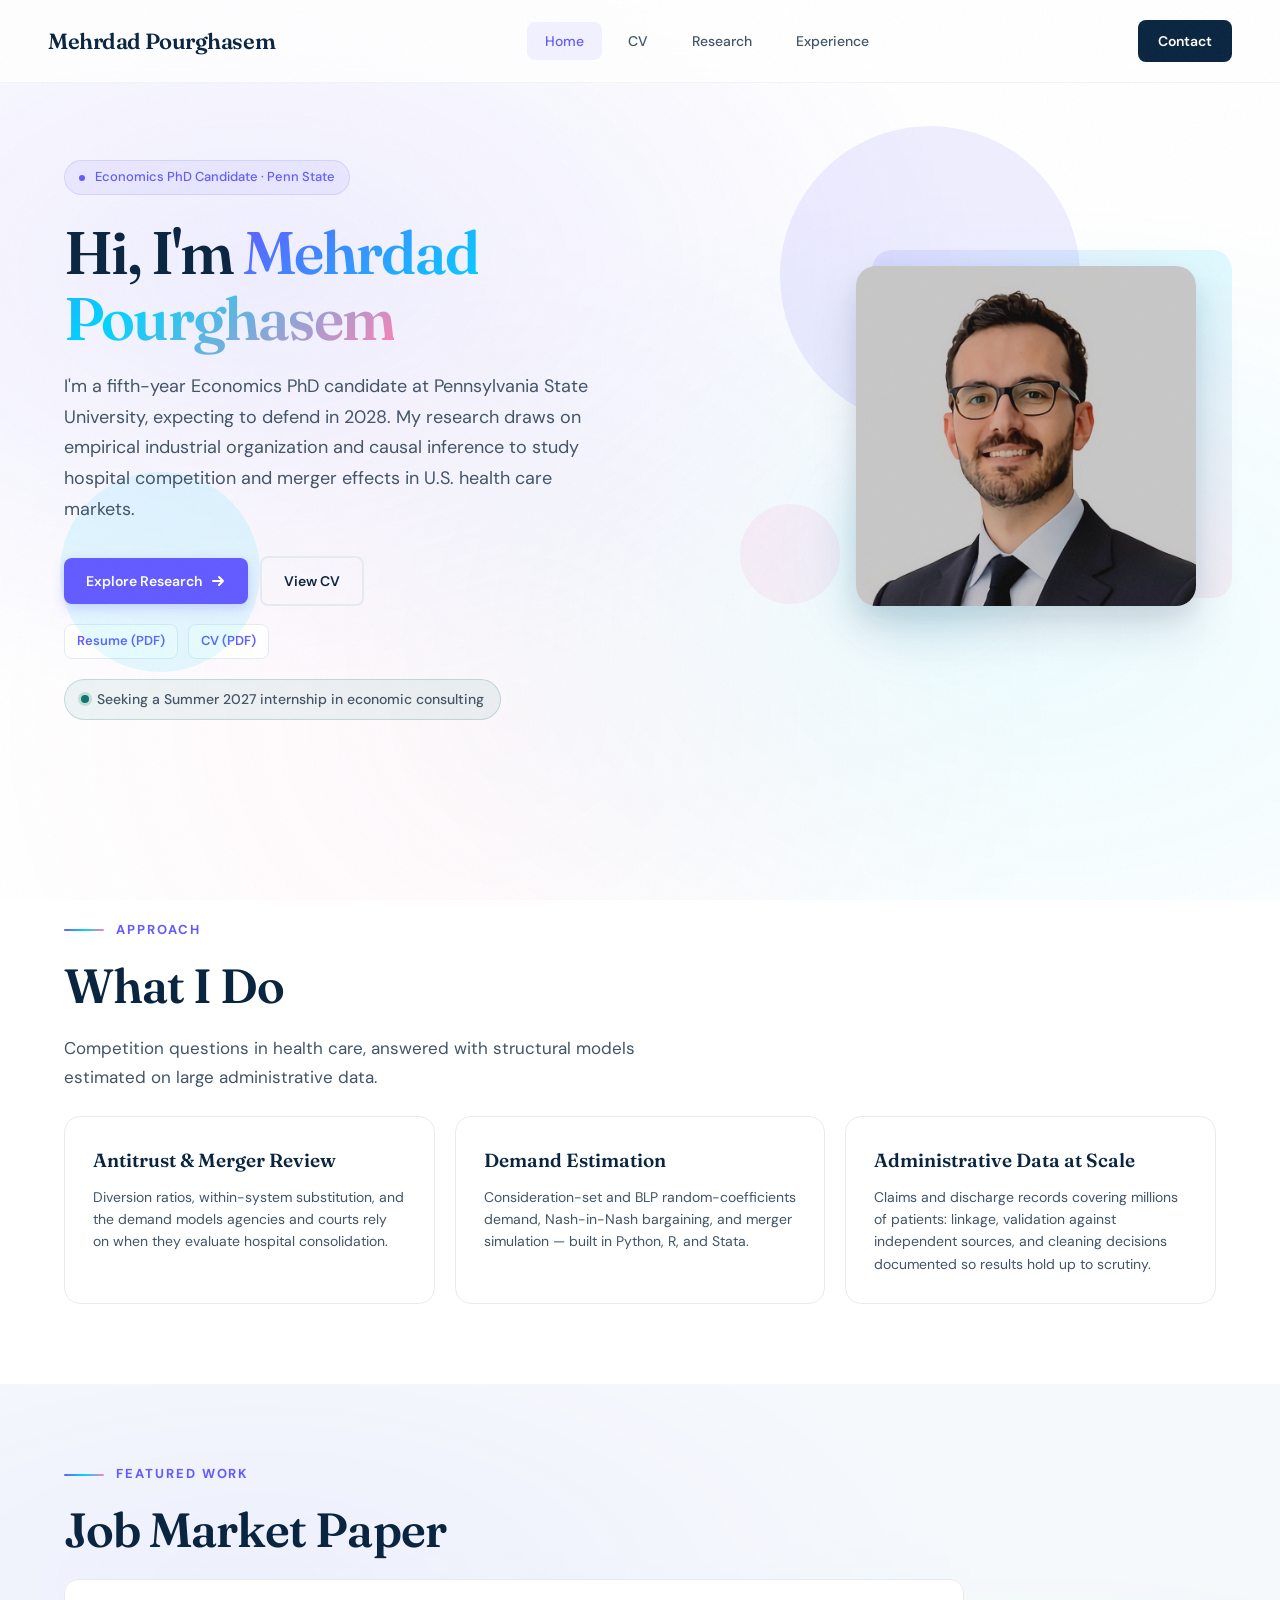
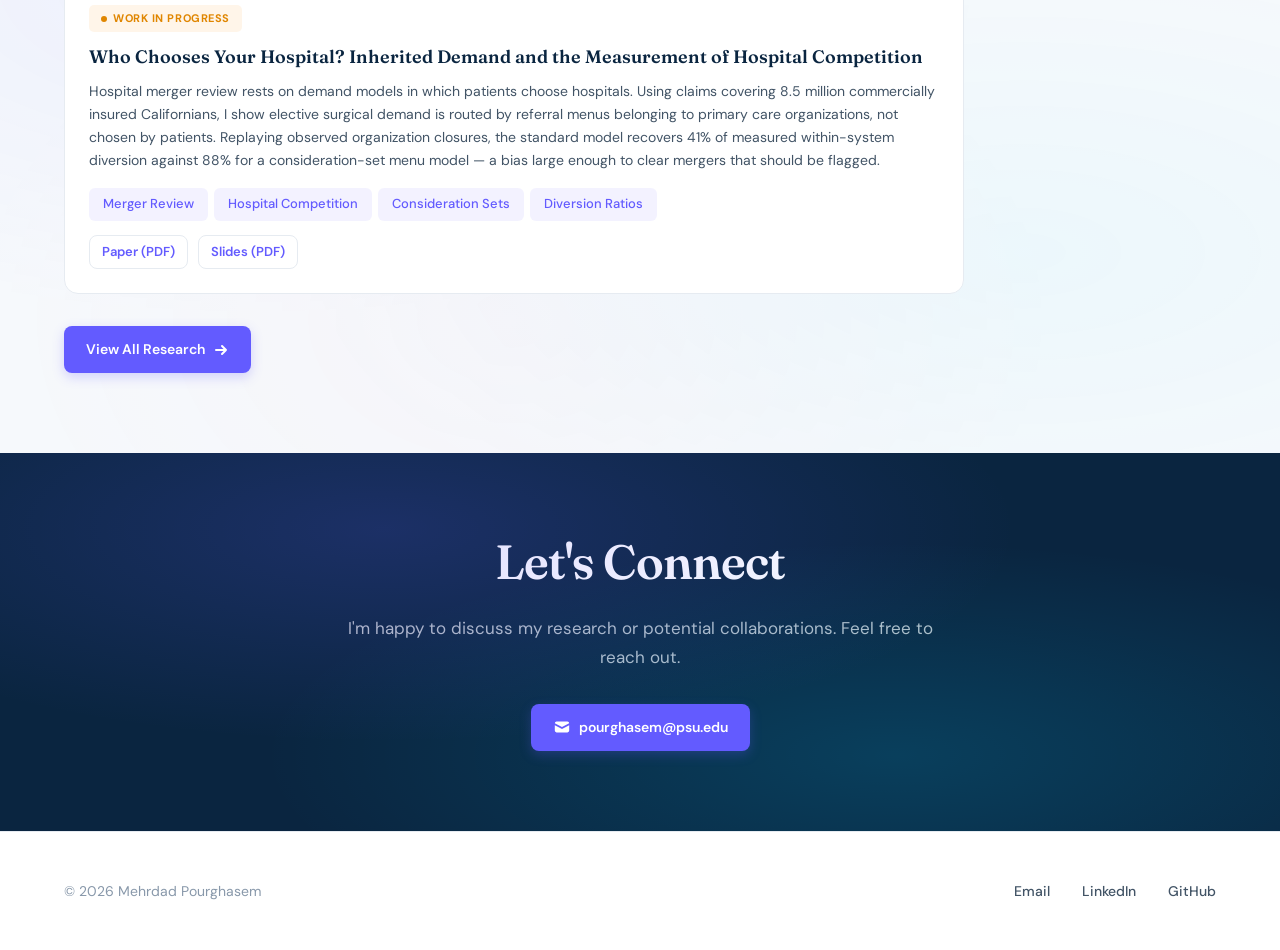
==== index.html @ ddd18ff1 "Differentiate the home and research field cards index.html and research.html carried byte-identical " ====
<!DOCTYPE html>
<html lang="en">
<head>
    <meta charset="UTF-8">
    <meta name="viewport" content="width=device-width, initial-scale=1.0">
    <title>Mehrdad Pourghasem | Economics PhD Candidate</title>
    <link rel="stylesheet" href="styles.css">
    <meta name="description" content="Fifth-year Economics PhD candidate at Penn State studying competition and market structure in U.S. health care markets.">
    <link rel="canonical" href="https://mehrdadpourghasem.github.io/">
    <meta property="og:type" content="website">
    <meta property="og:title" content="Mehrdad Pourghasem | Economics PhD Candidate">
    <meta property="og:description" content="Fifth-year Economics PhD candidate at Penn State studying competition and market structure in U.S. health care markets.">
    <meta property="og:image" content="https://mehrdadpourghasem.github.io/profile.png">
    <meta property="og:url" content="https://mehrdadpourghasem.github.io/">
    <meta name="twitter:card" content="summary_large_image">
    <meta name="author" content="Mehrdad Pourghasem">
    <link rel="icon" href="favicon.svg" type="image/svg+xml">
</head>
<body>
    <!-- Animated Background -->
    <div class="gradient-bg"></div>
    <div class="grain-overlay"></div>

    <!-- Navigation -->
    <nav>
        <a href="index.html" class="logo">Mehrdad Pourghasem</a>
        <ul class="nav-links" id="navLinks">
            <li><a href="index.html" class="active">Home</a></li>
            <li><a href="cv.html">CV</a></li>
            <li><a href="research.html">Research</a></li>
            <li><a href="experience.html">Experience</a></li>
        </ul>
        <a href="mailto:pourghasem@psu.edu" class="nav-cta">Contact</a>
        <button class="menu-toggle" type="button" onclick="toggleMenu()"
                aria-label="Open navigation menu" aria-expanded="false" aria-controls="navLinks">
            <span></span>
            <span></span>
            <span></span>
        </button>
    </nav>

    <!-- Hero Section -->
    <section class="hero">
        <div class="floating-shapes">
            <div class="shape shape-1"></div>
            <div class="shape shape-2"></div>
            <div class="shape shape-3"></div>
        </div>
        
        <div class="hero-container">
            <div class="hero-content">
                <div class="hero-badge">
                    Economics PhD Candidate · Penn State
                </div>
                <h1>
                    Hi, I'm <span class="gradient-text">Mehrdad Pourghasem</span>
                </h1>
                <p class="hero-description">
                    I'm a fifth-year Economics PhD candidate at Pennsylvania State University, expecting to defend in 2028. My research draws on empirical industrial organization and causal inference to study hospital competition and merger effects in U.S. health care markets.
                </p>
                <div class="hero-cta">
                    <a href="research.html" class="btn btn-primary">
                        Explore Research
                        <svg class="btn-icon" width="16" height="16" viewBox="0 0 16 16" fill="none">
                            <path d="M3 8h10M9 4l4 4-4 4" stroke="currentColor" stroke-width="2" stroke-linecap="round" stroke-linejoin="round"/>
                        </svg>
                    </a>
                    <a href="cv.html" class="btn btn-secondary">
                        View CV
                    </a>
                </div>
                <div class="paper-links" style="margin-top: 18px;">
                    <a class="paper-link" href="files/Mehrdad_Pourghasem_Resume.pdf" target="_blank" rel="noopener">Resume (PDF)</a>
                    <a class="paper-link" href="files/Mehrdad_Pourghasem_CV.pdf" target="_blank" rel="noopener">CV (PDF)</a>
                </div>
                <div class="availability">Seeking a Summer 2027 internship in economic consulting</div>
            </div>
            <div class="hero-image">
                <img src="profile.png" alt="Mehrdad Pourghasem">
            </div>
        </div>
    </section>

    <!-- Research Overview -->
    <section>
        <div class="section-label">Approach</div>
        <h2>What I Do</h2>
        <p class="section-description">
            Competition questions in health care, answered with structural models estimated on
            large administrative data.
        </p>

        <div class="research-grid">
            <div class="research-card animate-on-scroll">
                <h3>Antitrust &amp; Merger Review</h3>
                <p>Diversion ratios, within-system substitution, and the demand models agencies and courts rely on when they evaluate hospital consolidation.</p>
            </div>
            <div class="research-card animate-on-scroll">
                <h3>Demand Estimation</h3>
                <p>Consideration-set and BLP random-coefficients demand, Nash-in-Nash bargaining, and merger simulation &mdash; built in Python, R, and Stata.</p>
            </div>
            <div class="research-card animate-on-scroll">
                <h3>Administrative Data at Scale</h3>
                <p>Claims and discharge records covering millions of patients: linkage, validation against independent sources, and cleaning decisions documented so results hold up to scrutiny.</p>
            </div>
        </div>
    </section>

    <!-- Featured Research -->
    <section class="full-width">
        <div class="section-inner">
            <div class="section-label">Featured Work</div>
            <h2>Job Market Paper</h2>
            
            <div class="paper-item animate-on-scroll" style="max-width: 900px;">
                <span class="paper-status status-wip">Work in Progress</span>
                <h4>Who Chooses Your Hospital? Inherited Demand and the Measurement of Hospital Competition</h4>
                <p>
                    Hospital merger review rests on demand models in which patients choose hospitals. Using claims
                    covering 8.5 million commercially insured Californians, I show elective surgical demand is routed
                    by referral menus belonging to primary care organizations, not chosen by patients. Replaying
                    observed organization closures, the standard model recovers 41% of measured within-system
                    diversion against 88% for a consideration-set menu model — a bias large enough to clear mergers
                    that should be flagged.
                </p>
                <div class="paper-tags">
                    <span class="tag">Merger Review</span>
                    <span class="tag">Hospital Competition</span>
                    <span class="tag">Consideration Sets</span>
                    <span class="tag">Diversion Ratios</span>
                </div>
                <div class="paper-links">
                    <a class="paper-link" href="files/inherited_demand_paper.pdf" target="_blank" rel="noopener">Paper (PDF)</a>
                    <a class="paper-link" href="files/inherited_demand_slides.pdf" target="_blank" rel="noopener">Slides (PDF)</a>
                </div>
            </div>
            
            <div style="margin-top: 32px;">
                <a href="research.html" class="btn btn-primary">
                    View All Research
                    <svg class="btn-icon" width="16" height="16" viewBox="0 0 16 16" fill="none">
                        <path d="M3 8h10M9 4l4 4-4 4" stroke="currentColor" stroke-width="2" stroke-linecap="round" stroke-linejoin="round"/>
                    </svg>
                </a>
            </div>
        </div>
    </section>

    <!-- Contact Section -->
    <section class="section-dark">
        <div class="section-inner" style="text-align: center; max-width: 800px; margin: 0 auto;">
            <h2 style="margin-bottom: 24px;">Let's Connect</h2>
            <p class="section-description" style="margin: 0 auto 32px; max-width: 600px;">
                I'm happy to discuss my research or potential collaborations. Feel free to reach out.
            </p>
            <div style="display: flex; gap: 12px; justify-content: center; flex-wrap: wrap;">
                <a href="mailto:pourghasem@psu.edu" class="btn btn-primary">
                    <svg width="18" height="18" viewBox="0 0 20 20" fill="currentColor">
                        <path d="M2.003 5.884L10 9.882l7.997-3.998A2 2 0 0016 4H4a2 2 0 00-1.997 1.884z"/>
                        <path d="M18 8.118l-8 4-8-4V14a2 2 0 002 2h12a2 2 0 002-2V8.118z"/>
                    </svg>
                    pourghasem@psu.edu
                </a>
            </div>
        </div>
    </section>

    <!-- Footer -->
    <footer>
        <p>© 2026 Mehrdad Pourghasem</p>
        <div class="footer-links">
            <a href="mailto:pourghasem@psu.edu">Email</a>
            <a href="https://www.linkedin.com/in/mehrdad-pourghasem" target="_blank" rel="noopener">LinkedIn</a>
            <a href="https://github.com/mehrdadpourghasem" target="_blank" rel="noopener">GitHub</a>
        </div>
    </footer>

    <script>
        // Scroll animations
        const observer = new IntersectionObserver((entries) => {
            entries.forEach((entry) => {
                if (entry.isIntersecting) {
                    entry.target.classList.add('visible');
                }
            });
        }, { threshold: 0.1, rootMargin: '0px 0px -50px 0px' });

        document.querySelectorAll('.animate-on-scroll').forEach(el => observer.observe(el));

        // Nav scroll effect
        window.addEventListener('scroll', () => {
            const nav = document.querySelector('nav');
            if (window.scrollY > 50) {
                nav.classList.add('scrolled');
            } else {
                nav.classList.remove('scrolled');
            }
        });

        // Mobile menu toggle
        function toggleMenu() {
            const links  = document.querySelector('.nav-links');
            const toggle = document.querySelector('.menu-toggle');
            const open   = links.classList.toggle('open');
            toggle.classList.toggle('open', open);
            toggle.setAttribute('aria-expanded', String(open));
            toggle.setAttribute('aria-label', open ? 'Close navigation menu' : 'Open navigation menu');
        }

        // Close menu when clicking a link
        document.querySelectorAll('.nav-links a').forEach(link => {
            link.addEventListener('click', () => {
                document.querySelector('.nav-links').classList.remove('open');
                const toggle = document.querySelector('.menu-toggle');
                toggle.classList.remove('open');
                toggle.setAttribute('aria-expanded', 'false');
                toggle.setAttribute('aria-label', 'Open navigation menu');
            });
        });
    </script>
</body>
</html>
---- styles.css ----
/* ============================================
   MEHRDAD POURGHASEM - PERSONAL WEBSITE
   Stripe-Inspired Premium Academic Design
   ============================================ */

@import url('https://fonts.googleapis.com/css2?family=Fraunces:ital,opsz,wght@0,9..144,300;0,9..144,400;0,9..144,500;0,9..144,600;0,9..144,700;1,9..144,400&family=DM+Sans:ital,wght@0,400;0,500;0,600;0,700;1,400&display=swap');

:root {
    /* Core Colors - Stripe-inspired palette */
    --primary: #635bff;
    --primary-dark: #4b44d1;
    --primary-light: #9990ff;
    --accent-cyan: #00d4ff;
    --accent-pink: #ff80b5;
    --accent-orange: #ff9e2c;
    --accent-green: #00d924;
    
    /* Neutrals */
    --text-primary: #0a2540;
    --text-secondary: #425466;
    --text-muted: #8898aa;
    --bg-white: #ffffff;
    --bg-cream: #faf8f5;
    --bg-light: #f6f9fc;
    --bg-dark: #0a2540;
    --border: #e6ebf1;
    --border-light: rgba(255,255,255,0.1);
    
    /* Gradients */
    --gradient-primary: linear-gradient(135deg, #635bff 0%, #00d4ff 50%, #ff80b5 100%);
    --gradient-dark: linear-gradient(135deg, #0a2540 0%, #1a3a5c 100%);
    --gradient-mesh: 
        radial-gradient(ellipse at 20% 30%, rgba(99, 91, 255, 0.15) 0%, transparent 50%),
        radial-gradient(ellipse at 80% 70%, rgba(0, 212, 255, 0.1) 0%, transparent 50%),
        radial-gradient(ellipse at 40% 80%, rgba(255, 128, 181, 0.08) 0%, transparent 50%);
    
    /* Typography */
    --font-display: 'Fraunces', Georgia, serif;
    --font-body: 'DM Sans', -apple-system, BlinkMacSystemFont, 'Segoe UI', sans-serif;
    
    /* Spacing */
    --space-xs: 4px;
    --space-sm: 8px;
    --space-md: 16px;
    --space-lg: 24px;
    --space-xl: 40px;
    --space-2xl: 64px;
    --space-3xl: 80px;
    
    /* Transitions */
    --ease-out: cubic-bezier(0.16, 1, 0.3, 1);
    --ease-spring: cubic-bezier(0.34, 1.56, 0.64, 1);
}

/* ============================================
   RESET & BASE
   ============================================ */
*, *::before, *::after {
    margin: 0;
    padding: 0;
    box-sizing: border-box;
}

html {
    scroll-behavior: smooth;
    font-size: 16px;
}

body {
    font-family: var(--font-body);
    background: var(--bg-white);
    color: var(--text-primary);
    line-height: 1.6;
    -webkit-font-smoothing: antialiased;
    -moz-osx-font-smoothing: grayscale;
    overflow-x: hidden;
}

a {
    text-decoration: none;
    color: inherit;
    transition: color 0.2s var(--ease-out);
}

img {
    max-width: 100%;
    height: auto;
}

/* ============================================
   ANIMATED BACKGROUND
   ============================================ */
.gradient-bg {
    position: fixed;
    top: 0;
    left: 0;
    right: 0;
    bottom: 0;
    pointer-events: none;
    z-index: -1;
    background: var(--gradient-mesh);
    opacity: 0.7;
    animation: gradientShift 20s ease-in-out infinite;
}

@keyframes gradientShift {
    0%, 100% { 
        background-position: 0% 0%, 100% 100%, 50% 50%;
        opacity: 0.7;
    }
    50% { 
        background-position: 100% 100%, 0% 0%, 100% 0%;
        opacity: 0.5;
    }
}

/* Grain overlay for texture */
.grain-overlay {
    position: fixed;
    top: 0;
    left: 0;
    right: 0;
    bottom: 0;
    pointer-events: none;
    z-index: 9999;
    opacity: 0.03;
    background-image: url("data:image/svg+xml,%3Csvg viewBox='0 0 400 400' xmlns='http://www.w3.org/2000/svg'%3E%3Cfilter id='noiseFilter'%3E%3CfeTurbulence type='fractalNoise' baseFrequency='0.9' numOctaves='4' stitchTiles='stitch'/%3E%3C/filter%3E%3Crect width='100%25' height='100%25' filter='url(%23noiseFilter)'/%3E%3C/svg%3E");
}

/* ============================================
   NAVIGATION
   ============================================ */
nav {
    position: fixed;
    top: 0;
    left: 0;
    right: 0;
    z-index: 1000;
    padding: 20px 48px;
    display: flex;
    justify-content: space-between;
    align-items: center;
    background: rgba(255, 255, 255, 0.8);
    backdrop-filter: blur(20px) saturate(180%);
    -webkit-backdrop-filter: blur(20px) saturate(180%);
    border-bottom: 1px solid rgba(230, 235, 241, 0.5);
    transition: all 0.4s var(--ease-out);
}

nav.scrolled {
    padding: 12px 48px;
    background: rgba(255, 255, 255, 0.95);
    box-shadow: 0 4px 30px rgba(0, 0, 0, 0.05);
}

.logo {
    font-family: var(--font-display);
    font-size: 22px;
    font-weight: 600;
    color: var(--text-primary);
    letter-spacing: -0.02em;
    position: relative;
}

.logo::after {
    content: '';
    position: absolute;
    bottom: -2px;
    left: 0;
    width: 100%;
    height: 2px;
    background: var(--gradient-primary);
    transform: scaleX(0);
    transform-origin: right;
    transition: transform 0.4s var(--ease-out);
}

.logo:hover::after {
    transform: scaleX(1);
    transform-origin: left;
}

.nav-links {
    display: flex;
    gap: 8px;
    list-style: none;
}

.nav-links a {
    padding: 10px 18px;
    font-size: 14px;
    font-weight: 500;
    color: var(--text-secondary);
    border-radius: 8px;
    position: relative;
    transition: all 0.3s var(--ease-out);
}

.nav-links a:hover {
    color: var(--text-primary);
    background: var(--bg-light);
}

.nav-links a.active {
    color: var(--primary);
    background: rgba(99, 91, 255, 0.08);
}

.nav-cta {
    padding: 10px 20px;
    font-size: 14px;
    font-weight: 600;
    color: white;
    background: var(--text-primary);
    border-radius: 8px;
    transition: all 0.3s var(--ease-out);
}

.nav-cta:hover {
    background: var(--primary);
    transform: translateY(-2px);
    box-shadow: 0 8px 24px rgba(99, 91, 255, 0.3);
}

/* Mobile menu toggle */
.menu-toggle {
    display: none;
    flex-direction: column;
    gap: 5px;
    cursor: pointer;
    padding: 10px;
    z-index: 1001;
    /* It is a <button> so keyboard users can reach it; strip the UA chrome. */
    appearance: none;
    -webkit-appearance: none;
    background: none;
    border: 0;
    margin: 0;
    font: inherit;
    color: inherit;
}

.menu-toggle:focus-visible {
    outline: 2px solid var(--primary);
    outline-offset: 3px;
    border-radius: 6px;
}

.menu-toggle span {
    width: 24px;
    height: 2px;
    background: var(--text-primary);
    border-radius: 2px;
    transition: all 0.3s var(--ease-out);
}

/* ============================================
   HERO SECTION
   ============================================ */
.hero {
    min-height: calc(100vh - 60px);
    display: flex;
    align-items: center;
    padding: 120px 64px 80px;
    position: relative;
    overflow: hidden;
}

.hero-container {
    max-width: 1280px;
    margin: 0 auto;
    width: 100%;
    display: grid;
    grid-template-columns: 1fr 360px;
    gap: 60px;
    align-items: center;
}

.hero-content {
    max-width: 650px;
}

.hero-badge {
    display: inline-flex;
    align-items: center;
    gap: 10px;
    padding: 6px 14px;
    background: rgba(99, 91, 255, 0.08);
    border: 1px solid rgba(99, 91, 255, 0.15);
    border-radius: 100px;
    font-size: 13px;
    font-weight: 500;
    color: var(--primary);
    margin-bottom: 24px;
    animation: fadeInUp 0.8s var(--ease-out) forwards;
    opacity: 0;
}

.hero-badge::before {
    content: '';
    width: 6px;
    height: 6px;
    background: var(--primary);
    border-radius: 50%;
    animation: pulse 2s ease-in-out infinite;
}

@keyframes pulse {
    0%, 100% { opacity: 1; transform: scale(1); }
    50% { opacity: 0.5; transform: scale(1.2); }
}

.hero h1 {
    font-family: var(--font-display);
    font-size: clamp(42px, 5vw, 60px);
    font-weight: 600;
    line-height: 1.1;
    letter-spacing: -0.03em;
    color: var(--text-primary);
    margin-bottom: 20px;
    animation: fadeInUp 0.8s var(--ease-out) 0.1s forwards;
    opacity: 0;
}

.hero h1 .gradient-text {
    background: var(--gradient-primary);
    -webkit-background-clip: text;
    -webkit-text-fill-color: transparent;
    background-clip: text;
}

.hero-description {
    font-size: 18px;
    line-height: 1.7;
    color: var(--text-secondary);
    margin-bottom: 32px;
    max-width: 540px;
    animation: fadeInUp 0.8s var(--ease-out) 0.2s forwards;
    opacity: 0;
}

.hero-cta {
    display: flex;
    gap: 12px;
    align-items: center;
    animation: fadeInUp 0.8s var(--ease-out) 0.3s forwards;
    opacity: 0;
}

@keyframes fadeInUp {
    from {
        opacity: 0;
        transform: translateY(30px);
    }
    to {
        opacity: 1;
        transform: translateY(0);
    }
}

/* Hero Image */
.hero-image {
    position: relative;
    animation: fadeIn 1s var(--ease-out) 0.4s forwards;
    opacity: 0;
}

@keyframes fadeIn {
    to { opacity: 1; }
}

.hero-image img {
    width: 100%;
    max-width: 340px;
    aspect-ratio: 1;
    object-fit: cover;
    border-radius: 20px;
    position: relative;
    z-index: 2;
    box-shadow: 
        0 24px 48px rgba(10, 37, 64, 0.12),
        0 12px 24px rgba(10, 37, 64, 0.08);
}

.hero-image::before {
    content: '';
    position: absolute;
    top: -16px;
    right: -16px;
    width: 100%;
    height: 100%;
    background: var(--gradient-primary);
    border-radius: 20px;
    opacity: 0.12;
    z-index: 1;
}

.hero-image::after {
    content: '';
    position: absolute;
    bottom: -30px;
    left: -30px;
    width: 200px;
    height: 200px;
    background: radial-gradient(circle, var(--accent-cyan) 0%, transparent 70%);
    opacity: 0.3;
    z-index: 0;
    filter: blur(40px);
}

/* Floating decorative elements */
.floating-shapes {
    position: absolute;
    top: 0;
    left: 0;
    right: 0;
    bottom: 0;
    pointer-events: none;
    overflow: hidden;
}

.floating-shapes .shape {
    position: absolute;
    border-radius: 50%;
    opacity: 0.1;
}

.floating-shapes .shape-1 {
    top: 15%;
    right: 10%;
    width: 300px;
    height: 300px;
    background: var(--primary);
    animation: float 8s ease-in-out infinite;
}

.floating-shapes .shape-2 {
    bottom: 20%;
    left: 5%;
    width: 200px;
    height: 200px;
    background: var(--accent-cyan);
    animation: float 10s ease-in-out infinite reverse;
}

.floating-shapes .shape-3 {
    top: 60%;
    right: 30%;
    width: 100px;
    height: 100px;
    background: var(--accent-pink);
    animation: float 6s ease-in-out infinite;
}

@keyframes float {
    0%, 100% { transform: translateY(0) rotate(0deg); }
    50% { transform: translateY(-30px) rotate(5deg); }
}

/* ============================================
   BUTTONS
   ============================================ */
.btn {
    display: inline-flex;
    align-items: center;
    gap: 8px;
    padding: 12px 22px;
    font-family: var(--font-body);
    font-size: 14px;
    font-weight: 600;
    border-radius: 8px;
    cursor: pointer;
    border: none;
    transition: all 0.3s var(--ease-out);
    position: relative;
    overflow: hidden;
}

.btn-primary {
    background: var(--primary);
    color: white;
    box-shadow: 0 4px 12px rgba(99, 91, 255, 0.25);
}

.btn-primary:hover {
    background: var(--primary-dark);
    transform: translateY(-2px);
    box-shadow: 0 6px 20px rgba(99, 91, 255, 0.35);
}

.btn-primary::before {
    content: '';
    position: absolute;
    top: 0;
    left: -100%;
    width: 100%;
    height: 100%;
    background: linear-gradient(90deg, transparent, rgba(255,255,255,0.2), transparent);
    transition: left 0.5s var(--ease-out);
}

.btn-primary:hover::before {
    left: 100%;
}

.btn-secondary {
    background: transparent;
    color: var(--text-primary);
    border: 2px solid var(--border);
}

.btn-secondary:hover {
    border-color: var(--primary);
    color: var(--primary);
    background: rgba(99, 91, 255, 0.05);
}

.btn-icon {
    width: 16px;
    height: 16px;
    transition: transform 0.3s var(--ease-out);
}

.btn:hover .btn-icon {
    transform: translateX(4px);
}

/* ============================================
   SECTIONS
   ============================================ */
section {
    padding: var(--space-3xl) 64px;
    max-width: 1400px;
    margin: 0 auto;
    width: 100%;
}

section > * {
    max-width: 1200px;
}

/* Page Header */
.page-header {
    padding: 140px 64px 48px;
    max-width: 1400px;
    margin: 0 auto;
    width: 100%;
}

.page-header .section-label {
    font-size: 13px;
    font-weight: 700;
    text-transform: uppercase;
    letter-spacing: 0.15em;
    color: var(--primary);
    margin-bottom: 16px;
    display: flex;
    align-items: center;
    gap: 12px;
}

.page-header .section-label::before {
    content: '';
    width: 40px;
    height: 2px;
    background: var(--gradient-primary);
    border-radius: 2px;
}

.page-header h1 {
    font-family: var(--font-display);
    font-size: clamp(40px, 5vw, 56px);
    font-weight: 600;
    letter-spacing: -0.03em;
    color: var(--text-primary);
    margin-bottom: 20px;
    line-height: 1.15;
    max-width: 900px;
}

.page-header .lead {
    font-size: 19px;
    color: var(--text-secondary);
    max-width: 700px;
    line-height: 1.7;
}

.section-label {
    font-size: 13px;
    font-weight: 700;
    text-transform: uppercase;
    letter-spacing: 0.15em;
    color: var(--primary);
    margin-bottom: 16px;
    display: flex;
    align-items: center;
    gap: 12px;
}

.section-label::before {
    content: '';
    width: 40px;
    height: 2px;
    background: var(--gradient-primary);
    border-radius: 2px;
}

h2 {
    font-family: var(--font-display);
    font-size: clamp(36px, 4vw, 48px);
    font-weight: 600;
    letter-spacing: -0.02em;
    color: var(--text-primary);
    margin-bottom: 20px;
    line-height: 1.2;
}

.section-description {
    font-size: 17px;
    color: var(--text-secondary);
    max-width: 600px;
    margin-bottom: var(--space-lg);
    line-height: 1.7;
}

/* Full-width sections */
.full-width {
    max-width: none;
    background: var(--bg-light);
    position: relative;
    padding: var(--space-3xl) 64px;
}

.full-width::before {
    content: '';
    position: absolute;
    top: 0;
    left: 0;
    right: 0;
    bottom: 0;
    background: var(--gradient-mesh);
    opacity: 0.4;
    pointer-events: none;
}

.full-width .section-inner {
    max-width: 1280px;
    margin: 0 auto;
    position: relative;
    width: 100%;
}

/* Dark sections */
.section-dark {
    background: var(--bg-dark);
    color: white;
    position: relative;
    overflow: hidden;
    max-width: none;
    padding: var(--space-3xl) 64px;
}

.section-dark::before {
    content: '';
    position: absolute;
    top: 0;
    left: 0;
    right: 0;
    bottom: 0;
    background: 
        radial-gradient(ellipse at 30% 20%, rgba(99, 91, 255, 0.2) 0%, transparent 50%),
        radial-gradient(ellipse at 70% 80%, rgba(0, 212, 255, 0.15) 0%, transparent 50%);
    pointer-events: none;
}

.section-dark h2 {
    color: white;
}

.section-dark .section-description {
    color: rgba(255, 255, 255, 0.7);
}

/* ============================================
   CARDS
   ============================================ */
.card {
    background: white;
    border-radius: 16px;
    padding: 32px;
    border: 1px solid var(--border);
    transition: all 0.4s var(--ease-out);
    position: relative;
    overflow: hidden;
}

.card::before {
    content: '';
    position: absolute;
    top: 0;
    left: 0;
    right: 0;
    height: 4px;
    background: var(--gradient-primary);
    opacity: 0;
    transition: opacity 0.3s var(--ease-out);
}

.card:hover {
    transform: translateY(-8px);
    box-shadow: 
        0 24px 48px rgba(10, 37, 64, 0.1),
        0 12px 24px rgba(10, 37, 64, 0.05);
    border-color: transparent;
}

.card:hover::before {
    opacity: 1;
}

/* ============================================
   TAGS
   ============================================ */
.tag {
    display: inline-flex;
    align-items: center;
    padding: 6px 14px;
    background: rgba(99, 91, 255, 0.08);
    color: var(--primary);
    border-radius: 6px;
    font-size: 13px;
    font-weight: 500;
    transition: all 0.2s var(--ease-out);
}

.tag:hover {
    background: rgba(99, 91, 255, 0.15);
    transform: translateY(-2px);
}

/* ============================================
   RESEARCH CARDS
   ============================================ */
.research-grid {
    display: grid;
    grid-template-columns: repeat(3, 1fr);
    gap: 20px;
    max-width: 100%;
}

.research-card {
    background: white;
    border-radius: 16px;
    padding: 28px;
    border: 1px solid var(--border);
    transition: all 0.4s var(--ease-out);
    position: relative;
    overflow: hidden;
}

.research-card:hover {
    transform: translateY(-6px);
    box-shadow: 0 20px 40px rgba(10, 37, 64, 0.08);
    border-color: transparent;
}

.research-card h3 {
    font-family: var(--font-display);
    font-size: 19px;
    font-weight: 600;
    margin-bottom: 10px;
    color: var(--text-primary);
}

.research-card p {
    font-size: 14px;
    color: var(--text-secondary);
    line-height: 1.6;
}

/* ============================================
   PAPER ITEMS
   ============================================ */
.paper-category {
    margin-bottom: var(--space-lg);
}

.paper-category-label {
    font-size: 12px;
    font-weight: 700;
    text-transform: uppercase;
    letter-spacing: 0.1em;
    color: var(--primary);
    margin-bottom: 16px;
    padding-bottom: 10px;
    border-bottom: 2px solid rgba(99, 91, 255, 0.1);
}

.paper-item {
    padding: 24px;
    margin-bottom: 12px;
    background: white;
    border: 1px solid var(--border);
    border-radius: 14px;
    transition: all 0.3s var(--ease-out);
    position: relative;
}

.paper-item:hover {
    border-color: var(--primary);
    box-shadow: 0 6px 24px rgba(99, 91, 255, 0.08);
    transform: translateX(6px);
}

.paper-status {
    display: inline-flex;
    align-items: center;
    gap: 6px;
    padding: 5px 12px;
    border-radius: 5px;
    font-size: 11px;
    font-weight: 700;
    text-transform: uppercase;
    letter-spacing: 0.05em;
    margin-bottom: 12px;
}

.status-wip { 
    background: rgba(255, 158, 44, 0.1); 
    color: #e08600; 
}

.status-wip::before {
    content: '';
    width: 6px;
    height: 6px;
    background: #e08600;
    border-radius: 50%;
    animation: pulse 2s ease-in-out infinite;
}

.status-completed { 
    background: rgba(0, 217, 36, 0.1); 
    color: #00a020; 
}

/* Neutral label for work that is neither in progress nor a finished product —
   e.g. a third-year paper set aside. Avoids implying "Completed". */
.status-note {
    background: rgba(99, 91, 255, 0.08);
    color: var(--primary);
}

.paper-item h4 {
    font-family: var(--font-display);
    font-size: 18px;
    font-weight: 600;
    color: var(--text-primary);
    margin-bottom: 10px;
    line-height: 1.4;
}

.paper-item p {
    font-size: 14px;
    color: var(--text-secondary);
    line-height: 1.65;
    margin-bottom: 16px;
}

.paper-tags {
    display: flex;
    flex-wrap: wrap;
    gap: 6px;
}

/* ============================================
   CV PAGE STYLES
   ============================================ */
.cv-header-actions {
    display: flex;
    gap: 12px;
    margin-top: 24px;
}

.cv-content {
    display: grid;
    grid-template-columns: 200px 1fr;
    gap: 60px;
}

.cv-nav {
    position: sticky;
    top: 100px;
    align-self: start;
}

.cv-nav-list {
    list-style: none;
    display: flex;
    flex-direction: column;
    gap: 4px;
}

.cv-nav-list a {
    display: block;
    padding: 12px 20px;
    font-size: 14px;
    font-weight: 500;
    color: var(--text-secondary);
    border-radius: 10px;
    border-left: 3px solid transparent;
    transition: all 0.3s var(--ease-out);
}

.cv-nav-list a:hover {
    background: var(--bg-light);
    color: var(--text-primary);
}

.cv-nav-list a.active {
    background: rgba(99, 91, 255, 0.08);
    color: var(--primary);
    border-left-color: var(--primary);
}

.cv-main {
    max-width: 760px;
}

.cv-section {
    margin-bottom: 48px;
    scroll-margin-top: 100px;
}

.cv-section h2 {
    font-size: 24px;
    margin-bottom: 6px;
    padding-bottom: 12px;
    border-bottom: 2px solid var(--border);
    position: relative;
}

.cv-section h2::after {
    content: '';
    position: absolute;
    bottom: -2px;
    left: 0;
    width: 60px;
    height: 2px;
    background: var(--gradient-primary);
}

.cv-item {
    display: grid;
    grid-template-columns: 130px 1fr;
    gap: 24px;
    padding: 18px 0;
    border-bottom: 1px solid var(--border);
    transition: all 0.3s var(--ease-out);
}

.cv-item:last-child {
    border-bottom: none;
}

.cv-item:hover {
    background: var(--bg-light);
    margin: 0 -16px;
    padding: 18px 16px;
    border-radius: 10px;
    border-color: transparent;
}

.cv-year {
    font-size: 13px;
    font-weight: 600;
    color: var(--primary);
    white-space: nowrap;
}

.cv-details h3 {
    font-family: var(--font-display);
    font-size: 16px;
    font-weight: 600;
    color: var(--text-primary);
    margin-bottom: 3px;
}

.cv-details .institution {
    font-size: 14px;
    color: var(--primary);
    font-weight: 500;
    margin-bottom: 8px;
}

.cv-details p {
    font-size: 14px;
    color: var(--text-secondary);
    line-height: 1.6;
}

.cv-details ul {
    font-size: 14px;
    color: var(--text-secondary);
    line-height: 1.8;
    margin-left: 20px;
    margin-top: 8px;
}

.cv-details li {
    margin-bottom: 8px;
}

/* CV Publications */
.cv-publication {
    padding: 24px 0;
    border-bottom: 1px solid var(--border);
    transition: all 0.3s var(--ease-out);
}

.cv-publication:last-child {
    border-bottom: none;
}

.cv-publication:hover {
    background: var(--bg-light);
    margin: 0 -20px;
    padding: 24px 20px;
    border-radius: 12px;
    border-color: transparent;
}

.cv-publication h4 {
    font-family: var(--font-display);
    font-size: 17px;
    font-weight: 600;
    color: var(--text-primary);
    margin-bottom: 4px;
    line-height: 1.4;
}

.cv-publication .venue {
    font-size: 14px;
    color: var(--primary);
    font-weight: 500;
    font-style: italic;
    margin-bottom: 8px;
}

.cv-publication .authors {
    font-size: 14px;
    color: var(--text-secondary);
    line-height: 1.6;
}

/* Skills Grid */
.skills-grid {
    display: grid;
    grid-template-columns: repeat(2, 1fr);
    gap: 32px;
}

.skill-category h4 {
    font-family: var(--font-display);
    font-size: 16px;
    font-weight: 600;
    color: var(--text-primary);
    margin-bottom: 16px;
}

.skill-tags {
    display: flex;
    flex-wrap: wrap;
    gap: 10px;
}

.skill-tag {
    padding: 8px 16px;
    background: var(--bg-light);
    border-radius: 8px;
    font-size: 14px;
    color: var(--text-secondary);
    transition: all 0.2s var(--ease-out);
}

.skill-tag:hover {
    background: rgba(99, 91, 255, 0.1);
    color: var(--primary);
    transform: translateY(-2px);
}

/* ============================================
   RESOURCES PAGE
   ============================================ */
.resources-grid {
    display: grid;
    grid-template-columns: repeat(3, 1fr);
    gap: 20px;
    margin-bottom: var(--space-xl);
}

.resource-card {
    background: white;
    border-radius: 14px;
    padding: 24px;
    border: 1px solid var(--border);
    transition: all 0.4s var(--ease-out);
    display: flex;
    flex-direction: column;
    position: relative;
    overflow: hidden;
}

.resource-card::before {
    display: none;
}

.resource-card:hover {
    transform: translateY(-6px);
    box-shadow: 0 16px 32px rgba(10, 37, 64, 0.08);
    border-color: transparent;
}

.resource-icon {
    width: 48px;
    height: 48px;
    border-radius: 12px;
    background: var(--bg-light);
    display: flex;
    align-items: center;
    justify-content: center;
    font-size: 22px;
    margin-bottom: 16px;
}

.resource-card h3 {
    font-family: var(--font-display);
    font-size: 18px;
    font-weight: 600;
    margin-bottom: 10px;
}

.resource-card p {
    font-size: 14px;
    color: var(--text-secondary);
    line-height: 1.6;
    margin-bottom: 16px;
    flex-grow: 1;
}

.resource-link {
    display: inline-flex;
    align-items: center;
    gap: 6px;
    font-size: 13px;
    font-weight: 600;
    color: var(--primary);
    transition: gap 0.3s var(--ease-out);
}

.resource-link:hover {
    gap: 10px;
}

/* Tools Grid */
.tools-grid {
    display: grid;
    grid-template-columns: repeat(2, 1fr);
    gap: 16px;
}

.tool-card {
    padding: 22px;
    background: white;
    border: 1px solid var(--border);
    border-radius: 12px;
    transition: all 0.3s var(--ease-out);
}

.tool-card:hover {
    box-shadow: 0 12px 32px rgba(10, 37, 64, 0.06);
    border-color: var(--primary);
}

.tool-header {
    display: flex;
    align-items: center;
    gap: 14px;
    margin-bottom: 12px;
}

.tool-icon {
    width: 42px;
    height: 42px;
    border-radius: 10px;
    background: var(--bg-light);
    display: flex;
    align-items: center;
    justify-content: center;
    font-size: 20px;
}

.tool-card h4 {
    font-family: var(--font-display);
    font-size: 16px;
    font-weight: 600;
    color: var(--text-primary);
}

.tool-card p {
    font-size: 14px;
    color: var(--text-secondary);
    line-height: 1.6;
    margin-bottom: 12px;
}

.tool-tags {
    display: flex;
    flex-wrap: wrap;
    gap: 6px;
}

.tool-tag {
    padding: 4px 10px;
    background: var(--bg-light);
    border-radius: 5px;
    font-size: 12px;
    color: var(--text-muted);
    transition: all 0.2s var(--ease-out);
}

.tool-tag:hover {
    background: rgba(99, 91, 255, 0.08);
    color: var(--primary);
}

/* Readings List */
.readings-list {
    display: flex;
    flex-direction: column;
    gap: 10px;
}

.reading-item {
    padding: 18px 22px;
    background: white;
    border: 1px solid var(--border);
    border-radius: 12px;
    display: flex;
    justify-content: space-between;
    align-items: center;
    transition: all 0.3s var(--ease-out);
}

.reading-item:hover {
    border-color: var(--primary);
    transform: translateX(6px);
    box-shadow: 0 6px 16px rgba(99, 91, 255, 0.06);
}

.reading-info h4 {
    font-family: var(--font-display);
    font-size: 15px;
    font-weight: 600;
    color: var(--text-primary);
    margin-bottom: 3px;
}

.reading-info p {
    font-size: 14px;
    color: var(--text-secondary);
}

.reading-category {
    padding: 6px 14px;
    background: rgba(99, 91, 255, 0.08);
    color: var(--primary);
    border-radius: 6px;
    font-size: 13px;
    font-weight: 600;
    white-space: nowrap;
}

/* ============================================
   ABOUT PAGE
   ============================================ */
.about-content {
    display: grid;
    grid-template-columns: 320px 1fr;
    gap: 100px;
    align-items: start;
}

.profile-sidebar {
    position: sticky;
    top: 140px;
}

.profile-image {
    width: 100%;
    aspect-ratio: 1;
    border-radius: 24px;
    overflow: hidden;
    margin-bottom: 28px;
    position: relative;
    box-shadow: 
        0 32px 64px rgba(10, 37, 64, 0.15),
        0 16px 32px rgba(10, 37, 64, 0.1);
}

.profile-image img {
    width: 100%;
    height: 100%;
    object-fit: cover;
}

.profile-image::after {
    content: '';
    position: absolute;
    inset: 0;
    border-radius: 24px;
    border: 1px solid rgba(255, 255, 255, 0.2);
    pointer-events: none;
}

.profile-info h3 {
    font-family: var(--font-display);
    font-size: 26px;
    font-weight: 600;
    margin-bottom: 6px;
}

.profile-info .title {
    color: var(--text-secondary);
    font-size: 16px;
    line-height: 1.5;
    margin-bottom: 28px;
}

.profile-links {
    display: flex;
    flex-direction: column;
    gap: 10px;
}

.profile-link {
    display: flex;
    align-items: center;
    gap: 14px;
    padding: 14px 18px;
    background: var(--bg-light);
    border-radius: 12px;
    font-size: 15px;
    font-weight: 500;
    color: var(--text-secondary);
    transition: all 0.3s var(--ease-out);
}

.profile-link:hover {
    background: rgba(99, 91, 255, 0.1);
    color: var(--primary);
    transform: translateX(6px);
}

.profile-link svg {
    width: 20px;
    height: 20px;
    flex-shrink: 0;
}

/* About Main */
.about-main {
    max-width: 700px;
}

.about-main p {
    font-size: 17px;
    color: var(--text-secondary);
    line-height: 1.8;
    margin-bottom: 28px;
}

.about-main h2 {
    margin-top: var(--space-xl);
    margin-bottom: 24px;
}

.about-main h2:first-of-type {
    margin-top: 0;
}

/* Interests Grid */
.interests-grid {
    display: grid;
    grid-template-columns: repeat(2, 1fr);
    gap: 16px;
    margin-top: 28px;
}

.interest-item {
    display: flex;
    align-items: flex-start;
    gap: 16px;
    padding: 20px;
    background: var(--bg-light);
    border-radius: 14px;
    transition: all 0.3s var(--ease-out);
}

.interest-item:hover {
    background: white;
    box-shadow: 0 8px 24px rgba(10, 37, 64, 0.06);
    transform: translateY(-4px);
}

.interest-icon {
    width: 40px;
    height: 40px;
    border-radius: 10px;
    background: white;
    display: flex;
    align-items: center;
    justify-content: center;
    font-size: 18px;
    flex-shrink: 0;
    box-shadow: 0 4px 12px rgba(10, 37, 64, 0.06);
}

.interest-item h4 {
    font-family: var(--font-display);
    font-size: 16px;
    font-weight: 600;
    color: var(--text-primary);
    margin-bottom: 4px;
}

.interest-item p {
    font-size: 14px;
    color: var(--text-secondary);
    margin-bottom: 0;
    line-height: 1.5;
}

/* Timeline */
.timeline {
    margin-top: 32px;
}

.timeline-item {
    display: grid;
    grid-template-columns: 120px 1fr;
    gap: 32px;
    padding: 28px 0;
    border-bottom: 1px solid var(--border);
    transition: all 0.3s var(--ease-out);
}

.timeline-item:last-child {
    border-bottom: none;
}

.timeline-item:hover {
    background: var(--bg-light);
    margin: 0 -20px;
    padding: 28px 20px;
    border-radius: 12px;
    border-color: transparent;
}

.timeline-year {
    font-size: 14px;
    font-weight: 700;
    color: var(--primary);
}

.timeline-content h4 {
    font-family: var(--font-display);
    font-size: 18px;
    font-weight: 600;
    color: var(--text-primary);
    margin-bottom: 4px;
}

.timeline-content p {
    font-size: 15px;
    color: var(--text-secondary);
    margin-bottom: 0;
}

/* ============================================
   FOOTER
   ============================================ */
footer {
    padding: 48px 64px;
    border-top: 1px solid var(--border);
    display: flex;
    justify-content: space-between;
    align-items: center;
    max-width: 1280px;
    margin: 0 auto;
    width: 100%;
}

footer p {
    font-size: 14px;
    color: var(--text-muted);
}

.footer-links {
    display: flex;
    gap: 32px;
}

.footer-links a {
    font-size: 14px;
    font-weight: 500;
    color: var(--text-secondary);
    transition: all 0.2s var(--ease-out);
}

.footer-links a:hover {
    color: var(--primary);
}

/* ============================================
   ANIMATIONS
   ============================================ */
.animate-on-scroll {
    opacity: 0;
    transform: translateY(40px);
    transition: all 0.8s var(--ease-out);
}

.animate-on-scroll.visible {
    opacity: 1;
    transform: translateY(0);
}

/* Stagger animations for grids */
.animate-on-scroll:nth-child(1) { transition-delay: 0s; }
.animate-on-scroll:nth-child(2) { transition-delay: 0.1s; }
.animate-on-scroll:nth-child(3) { transition-delay: 0.2s; }
.animate-on-scroll:nth-child(4) { transition-delay: 0.3s; }
.animate-on-scroll:nth-child(5) { transition-delay: 0.4s; }
.animate-on-scroll:nth-child(6) { transition-delay: 0.5s; }

/* ============================================
   RESPONSIVE
   ============================================ */
@media (max-width: 1200px) {
    .hero-container {
        grid-template-columns: 1fr;
        gap: 60px;
    }
    
    .hero-image {
        order: -1;
        display: flex;
        justify-content: center;
    }
    
    .hero-image img {
        max-width: 300px;
    }
    
    .about-content {
        grid-template-columns: 280px 1fr;
        gap: 60px;
    }
}

@media (max-width: 1024px) {
    nav {
        padding: 16px 40px;
    }
    
    section, .hero, .full-width, .section-dark {
        padding-left: 40px;
        padding-right: 40px;
    }
    
    .page-header {
        padding-left: 40px;
        padding-right: 40px;
    }
    
    footer {
        padding-left: 40px;
        padding-right: 40px;
    }
    
    .research-grid,
    .resources-grid {
        grid-template-columns: repeat(2, 1fr);
    }
    
    .cv-content {
        grid-template-columns: 1fr;
    }
    
    .cv-nav {
        position: static;
        margin-bottom: 40px;
    }
    
    .cv-nav-list {
        flex-direction: row;
        flex-wrap: wrap;
        gap: 8px;
    }
    
    .cv-nav-list a {
        border-left: none;
        border-bottom: 3px solid transparent;
    }
    
    .cv-nav-list a.active {
        border-left-color: transparent;
        border-bottom-color: var(--primary);
    }
    
    .about-content {
        grid-template-columns: 1fr;
        gap: 60px;
    }
    
    .profile-sidebar {
        position: static;
        max-width: 320px;
        margin: 0 auto;
        text-align: center;
    }
    
    .profile-links {
        flex-direction: row;
        flex-wrap: wrap;
        justify-content: center;
    }
    
    .profile-link:hover {
        transform: translateY(-4px);
    }
}

@media (max-width: 768px) {
    nav {
        padding: 16px 24px;
    }
    
    .nav-links {
        position: fixed;
        top: 0;
        left: 0;
        right: 0;
        bottom: 0;
        background: rgba(255, 255, 255, 0.98);
        backdrop-filter: blur(20px);
        flex-direction: column;
        justify-content: center;
        align-items: center;
        gap: 20px;
        opacity: 0;
        visibility: hidden;
        transition: all 0.4s var(--ease-out);
    }
    
    .nav-links.open {
        opacity: 1;
        visibility: visible;
    }
    
    .nav-links a {
        font-size: 24px;
        padding: 16px 32px;
    }
    
    .menu-toggle {
        display: flex;
    }
    
    .menu-toggle.open span:nth-child(1) {
        transform: rotate(45deg) translate(5px, 5px);
    }
    
    .menu-toggle.open span:nth-child(2) {
        opacity: 0;
    }
    
    .menu-toggle.open span:nth-child(3) {
        transform: rotate(-45deg) translate(5px, -5px);
    }
    
    .nav-cta {
        display: none;
    }
    
    .hero, section, .full-width, .section-dark {
        padding: 60px 24px;
    }
    
    .page-header {
        padding: 120px 24px 40px;
    }
    
    footer {
        padding: 32px 24px;
    }
    
    .hero h1 {
        font-size: 32px;
    }
    
    h2 {
        font-size: 24px;
    }
    
    .research-grid,
    .resources-grid {
        grid-template-columns: 1fr;
    }
    
    .tools-grid {
        grid-template-columns: 1fr;
    }
    
    .interests-grid {
        grid-template-columns: 1fr;
    }
    
    .cv-item {
        grid-template-columns: 1fr;
        gap: 8px;
    }
    
    .timeline-item {
        grid-template-columns: 1fr;
        gap: 8px;
    }
    
    .skills-grid {
        grid-template-columns: 1fr;
    }
    
    .reading-item {
        flex-direction: column;
        align-items: flex-start;
        gap: 16px;
    }
    
    footer {
        flex-direction: column;
        gap: 24px;
        text-align: center;
    }
    
    .stats-grid {
        grid-template-columns: repeat(2, 1fr);
        gap: 16px;
    }
    
    .stat-number {
        font-size: 36px;
    }
}

/* ============================================
   UTILITY CLASSES
   ============================================ */
.text-gradient {
    background: var(--gradient-primary);
    -webkit-background-clip: text;
    -webkit-text-fill-color: transparent;
    background-clip: text;
}

.sr-only {
    position: absolute;
    width: 1px;
    height: 1px;
    padding: 0;
    margin: -1px;
    overflow: hidden;
    clip: rect(0, 0, 0, 0);
    white-space: nowrap;
    border: 0;
}

/* ===================================================================
   Additions: paper links, availability banner
   =================================================================== */

.paper-links {
    display: flex;
    flex-wrap: wrap;
    gap: 10px;
    margin-top: 14px;
}

.paper-link {
    display: inline-flex;
    align-items: center;
    gap: 6px;
    font-size: 13px;
    font-weight: 600;
    text-decoration: none;
    color: var(--primary);
    border: 1px solid var(--border);
    border-radius: 8px;
    padding: 6px 12px;
    transition: all 0.25s var(--ease-out);
    background: white;
}

.paper-link:hover {
    border-color: var(--primary);
    background: var(--primary);
    color: white;
    transform: translateY(-1px);
}

.paper-link.muted {
    color: var(--text-muted);
    cursor: default;
    font-weight: 500;
}

.paper-link.muted:hover {
    background: white;
    color: var(--text-muted);
    border-color: var(--border);
    transform: none;
}

.availability {
    display: inline-flex;
    align-items: center;
    gap: 8px;
    font-size: 14px;
    font-weight: 500;
    color: var(--text-secondary);
    background: rgba(15, 118, 110, 0.07);
    border: 1px solid rgba(15, 118, 110, 0.2);
    border-radius: 999px;
    padding: 8px 16px;
    margin-top: 20px;
}

.availability::before {
    content: '';
    width: 8px;
    height: 8px;
    border-radius: 50%;
    background: #0F766E;
    box-shadow: 0 0 0 3px rgba(15, 118, 110, 0.18);
    flex-shrink: 0;
}

@media (max-width: 640px) {
    .availability { font-size: 13px; padding: 7px 13px; }
}

/* ===================================================================
   Inline PDF viewer (resume / CV)
   =================================================================== */

.pdf-viewer {
    max-width: 900px;
    margin: 0 auto;
}

.pdf-tabs {
    display: flex;
    gap: 8px;
    flex-wrap: wrap;
    margin-bottom: 16px;
}

.pdf-tab {
    appearance: none;
    cursor: pointer;
    font: inherit;
    font-size: 14px;
    font-weight: 600;
    padding: 9px 18px;
    border-radius: 10px;
    border: 1px solid var(--border);
    background: white;
    color: var(--text-secondary);
    transition: all 0.25s var(--ease-out);
}

.pdf-tab:hover {
    border-color: var(--primary);
    color: var(--primary);
}

.pdf-tab[aria-selected="true"] {
    background: var(--primary);
    border-color: var(--primary);
    color: white;
}

.pdf-frame {
    width: 100%;
    height: 780px;
    border: 1px solid var(--border);
    border-radius: 16px;
    background: var(--bg-light);
    display: block;
}

/* The fallback is shown only when the browser genuinely cannot render a PDF
   inline (navigator.pdfViewerEnabled === false, e.g. iOS Safari). Window width
   says nothing about that, so it is never used to decide. The .no-pdf class is
   set by script on cv.html. */
.pdf-fallback {
    display: none;
    border: 1px solid var(--border);
    border-radius: 16px;
    background: var(--bg-light);
    padding: 28px 24px;
    text-align: center;
}

.pdf-fallback p {
    margin: 0 0 16px;
    font-size: 15px;
    color: var(--text-secondary);
}

.pdf-viewer.no-pdf .pdf-frame { display: none; }
.pdf-viewer.no-pdf .pdf-fallback { display: block; }

/* Shorter frame on small screens — still shown, just sized to fit. */
@media (max-width: 820px) {
    .pdf-frame { height: 560px; }
}

@media (max-width: 480px) {
    .pdf-frame { height: 440px; }
    .pdf-tab { flex: 1 1 100%; text-align: center; }
}
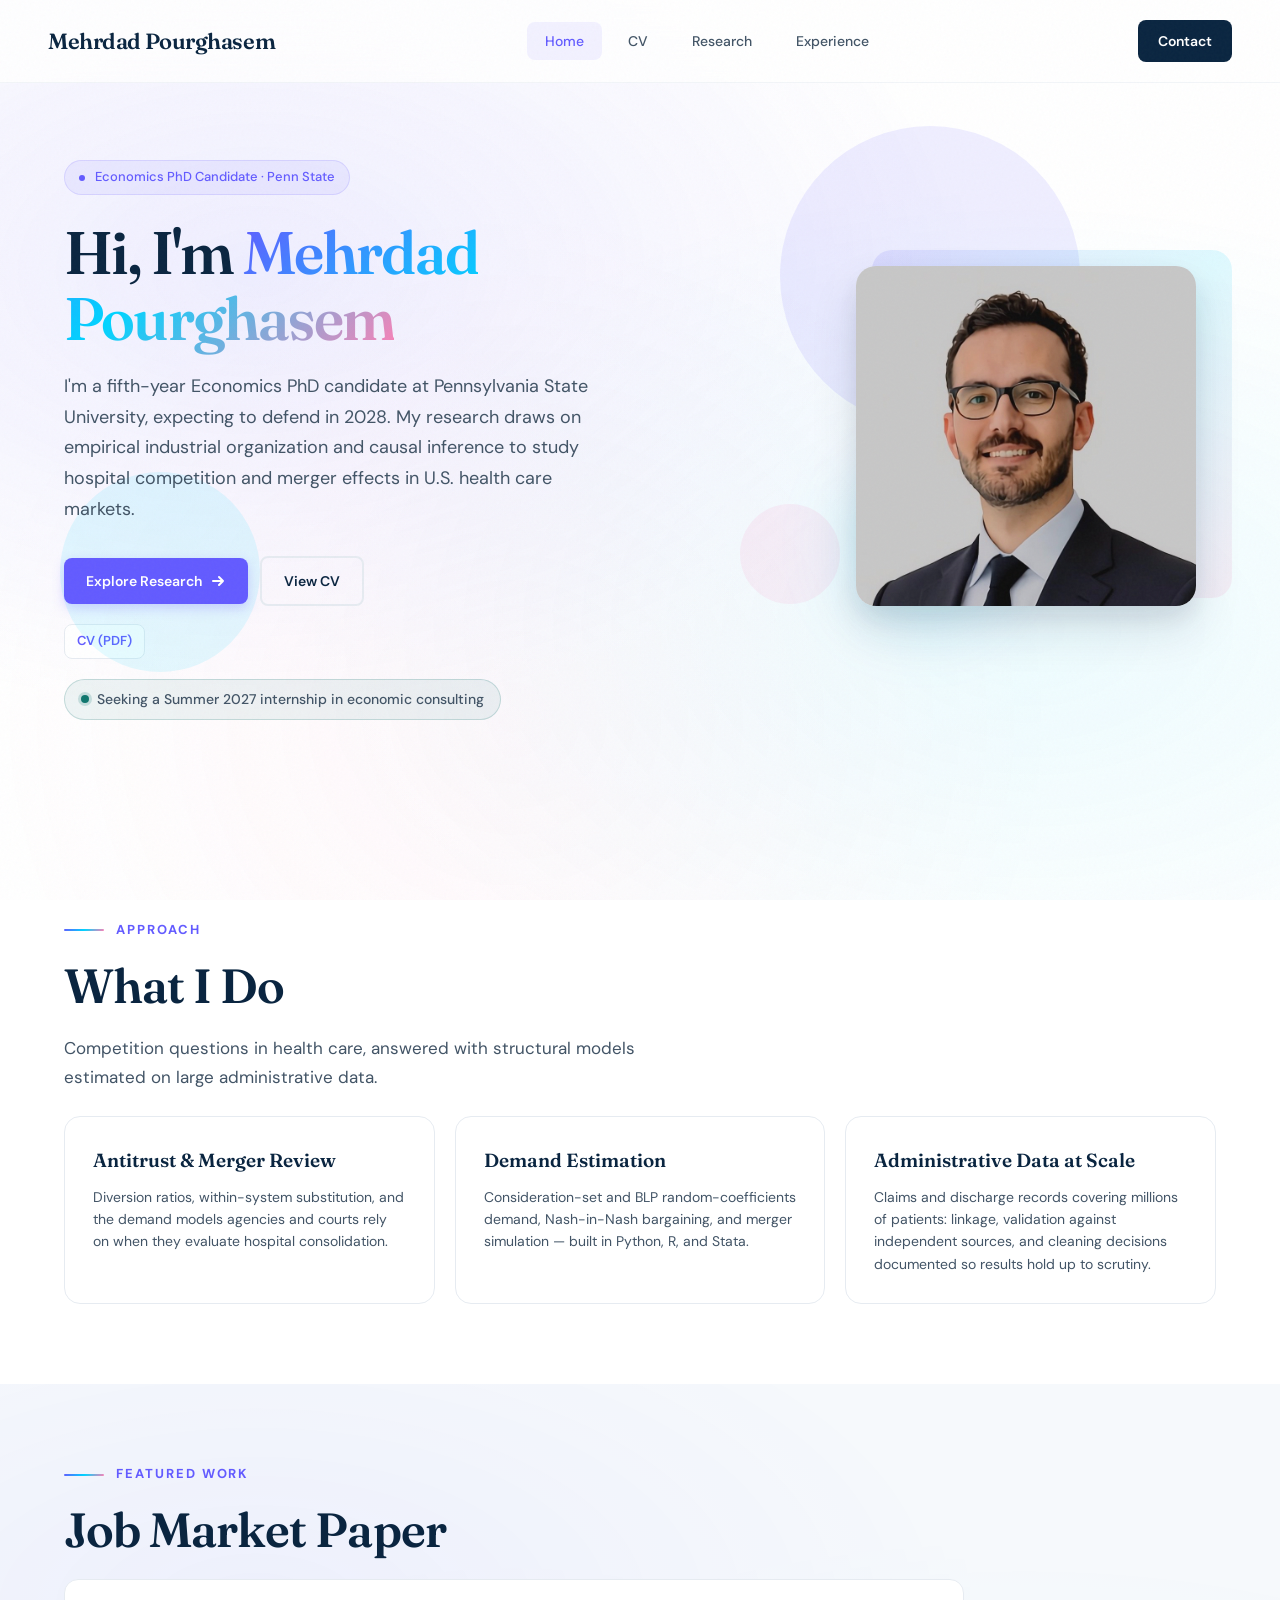
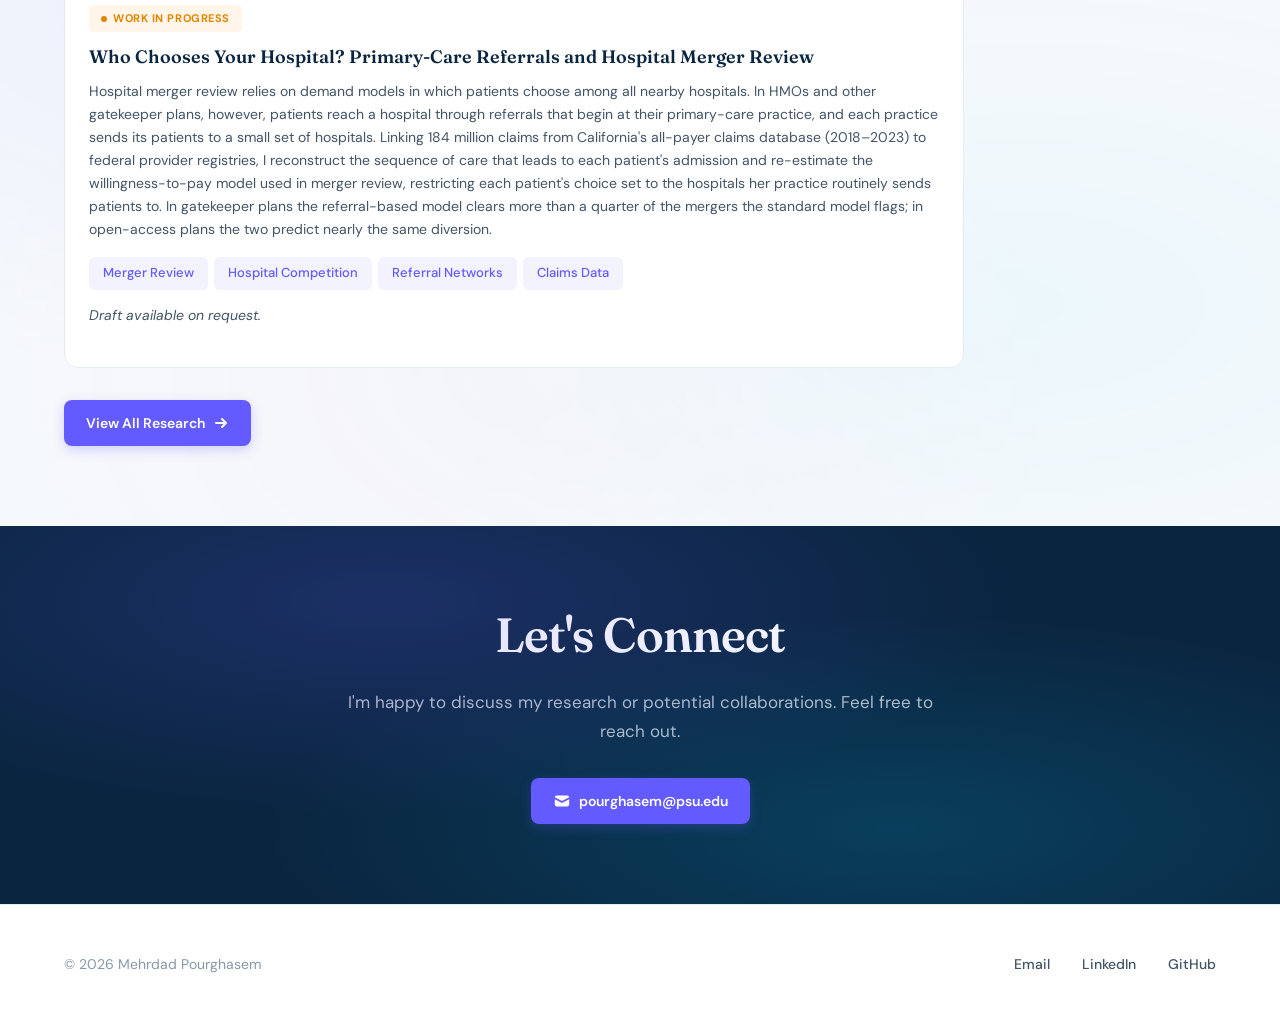
==== commit 2a6fe0d5: "Update the site for the new job market paper The paper changed direction: it is now "Who Chooses You" ====
--- a/index.html
+++ b/index.html
@@ -70,7 +70,6 @@
                     </a>
                 </div>
                 <div class="paper-links" style="margin-top: 18px;">
-                    <a class="paper-link" href="files/Mehrdad_Pourghasem_Resume.pdf" target="_blank" rel="noopener">Resume (PDF)</a>
                     <a class="paper-link" href="files/Mehrdad_Pourghasem_CV.pdf" target="_blank" rel="noopener">CV (PDF)</a>
                 </div>
                 <div class="availability">Seeking a Summer 2027 internship in economic consulting</div>
@@ -114,25 +113,25 @@
             
             <div class="paper-item animate-on-scroll" style="max-width: 900px;">
                 <span class="paper-status status-wip">Work in Progress</span>
-                <h4>Who Chooses Your Hospital? Inherited Demand and the Measurement of Hospital Competition</h4>
+                <h4>Who Chooses Your Hospital? Primary-Care Referrals and Hospital Merger Review</h4>
                 <p>
-                    Hospital merger review rests on demand models in which patients choose hospitals. Using claims
-                    covering 8.5 million commercially insured Californians, I show elective surgical demand is routed
-                    by referral menus belonging to primary care organizations, not chosen by patients. Replaying
-                    observed organization closures, the standard model recovers 41% of measured within-system
-                    diversion against 88% for a consideration-set menu model — a bias large enough to clear mergers
-                    that should be flagged.
+                    Hospital merger review relies on demand models in which patients choose among all nearby
+                    hospitals. In HMOs and other gatekeeper plans, however, patients reach a hospital through
+                    referrals that begin at their primary-care practice, and each practice sends its patients to a
+                    small set of hospitals. Linking 184 million claims from California's all-payer claims database
+                    (2018&ndash;2023) to federal provider registries, I reconstruct the sequence of care that leads to
+                    each patient's admission and re-estimate the willingness-to-pay model used in merger review,
+                    restricting each patient's choice set to the hospitals her practice routinely sends patients to.
+                    In gatekeeper plans the referral-based model clears more than a quarter of the mergers the
+                    standard model flags; in open-access plans the two predict nearly the same diversion.
                 </p>
                 <div class="paper-tags">
                     <span class="tag">Merger Review</span>
                     <span class="tag">Hospital Competition</span>
-                    <span class="tag">Consideration Sets</span>
-                    <span class="tag">Diversion Ratios</span>
-                </div>
-                <div class="paper-links">
-                    <a class="paper-link" href="files/inherited_demand_paper.pdf" target="_blank" rel="noopener">Paper (PDF)</a>
-                    <a class="paper-link" href="files/inherited_demand_slides.pdf" target="_blank" rel="noopener">Slides (PDF)</a>
-                </div>
+                    <span class="tag">Referral Networks</span>
+                    <span class="tag">Claims Data</span>
+                </div>
+                <p class="paper-note">Draft available on request.</p>
             </div>
             
             <div style="margin-top: 32px;">
--- a/styles.css
+++ b/styles.css
@@ -1940,3 +1940,12 @@
     .pdf-frame { height: 440px; }
     .pdf-tab { flex: 1 1 100%; text-align: center; }
 }
+
+
+/* Short status line under a paper, in place of download links */
+.paper-note {
+    margin-top: 14px;
+    font-size: 0.92rem;
+    color: var(--text-secondary);
+    font-style: italic;
+}
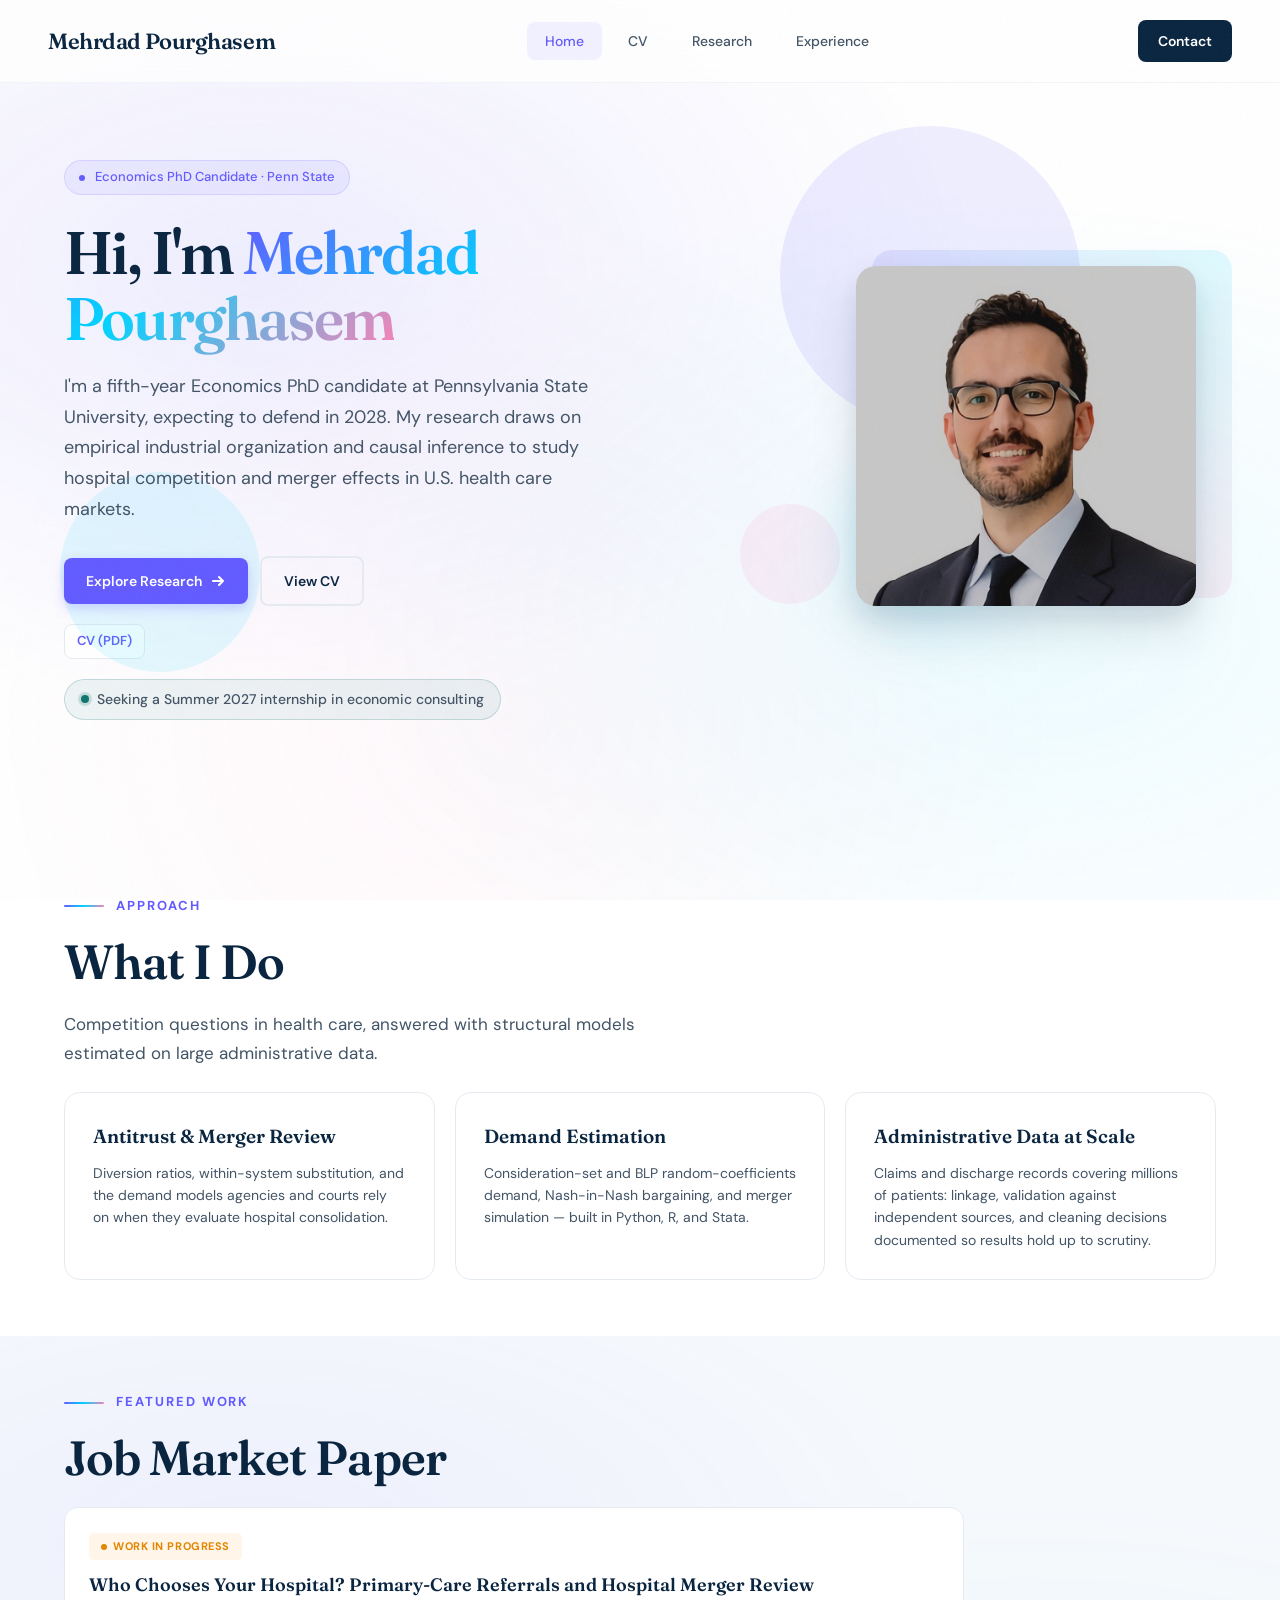
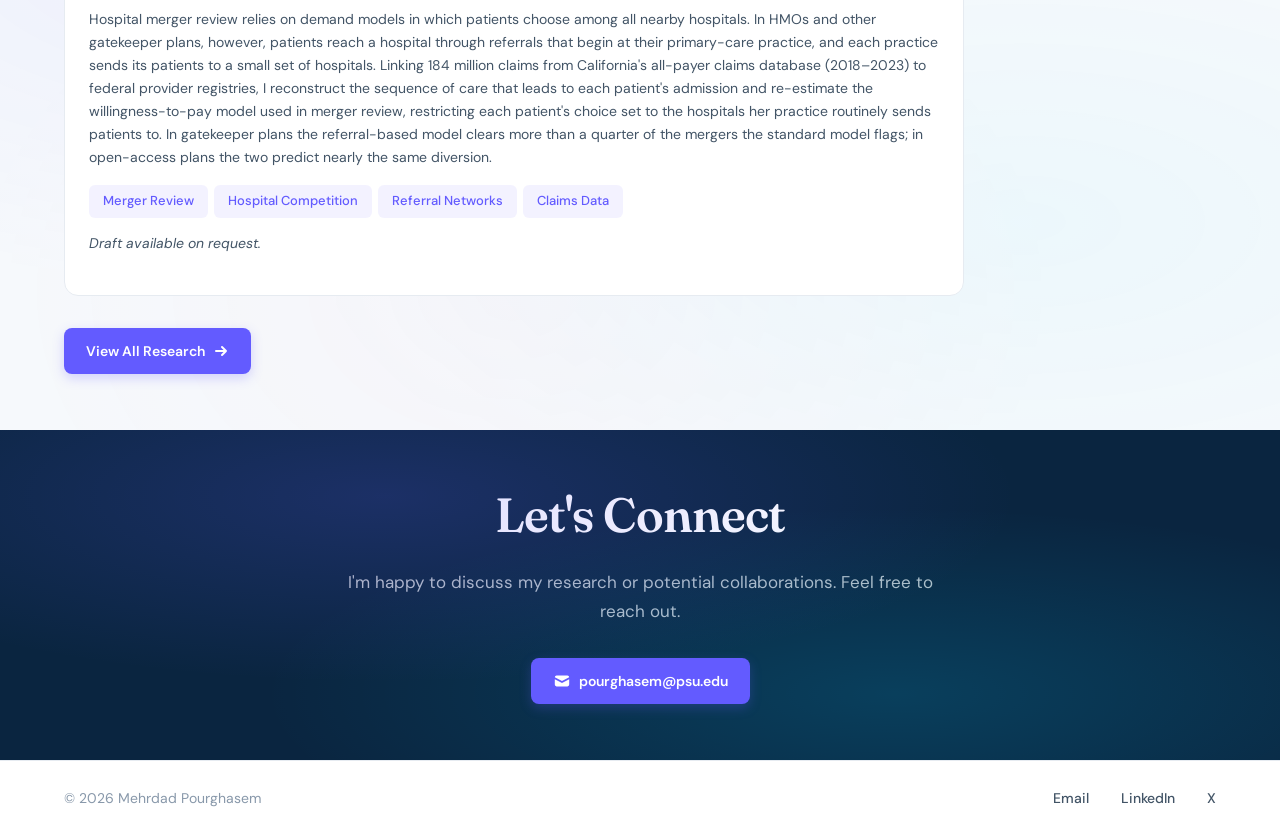
==== commit 7b7f545d: "Shrink page headings, tighten the header gap and the footer - .page-header h1 clamp(40px, 5vw, 56px)" ====
--- a/index.html
+++ b/index.html
@@ -170,7 +170,7 @@
         <div class="footer-links">
             <a href="mailto:pourghasem@psu.edu">Email</a>
             <a href="https://www.linkedin.com/in/mehrdad-pourghasem" target="_blank" rel="noopener">LinkedIn</a>
-            <a href="https://github.com/mehrdadpourghasem" target="_blank" rel="noopener">GitHub</a>
+            <a href="https://x.com/mehrddp" target="_blank" rel="noopener">X</a>
         </div>
     </footer>
 
--- a/styles.css
+++ b/styles.css
@@ -45,7 +45,7 @@
     --space-lg: 24px;
     --space-xl: 40px;
     --space-2xl: 64px;
-    --space-3xl: 80px;
+    --space-3xl: 56px;
     
     /* Transitions */
     --ease-out: cubic-bezier(0.16, 1, 0.3, 1);
@@ -541,7 +541,7 @@
 
 /* Page Header */
 .page-header {
-    padding: 140px 64px 48px;
+    padding: 108px 64px 24px;
     max-width: 1400px;
     margin: 0 auto;
     width: 100%;
@@ -569,17 +569,24 @@
 
 .page-header h1 {
     font-family: var(--font-display);
-    font-size: clamp(40px, 5vw, 56px);
+    font-size: clamp(32px, 3.6vw, 42px);
     font-weight: 600;
     letter-spacing: -0.03em;
     color: var(--text-primary);
-    margin-bottom: 20px;
+    margin-bottom: 16px;
     line-height: 1.15;
     max-width: 900px;
 }
 
+/* The first section after a page header does not need the full section
+   padding on top -- the header's own bottom padding already separates them. */
+.page-header + section,
+.page-header + section.full-width {
+    padding-top: 24px;
+}
+
 .page-header .lead {
-    font-size: 19px;
+    font-size: 17px;
     color: var(--text-secondary);
     max-width: 700px;
     line-height: 1.7;
@@ -1491,7 +1498,7 @@
    FOOTER
    ============================================ */
 footer {
-    padding: 48px 64px;
+    padding: 26px 64px;
     border-top: 1px solid var(--border);
     display: flex;
     justify-content: space-between;
@@ -1949,3 +1956,139 @@
     color: var(--text-secondary);
     font-style: italic;
 }
+
+
+/* ==========================================================================
+   Experience timeline (experience.html)
+   Moved out of that page's inline <style> block on 12 Nov 2026 so the
+   theme lives in one file.
+   ========================================================================== */
+
+.experience-timeline {
+    position: relative;
+    max-width: 900px;
+}
+
+.experience-timeline::before {
+    content: '';
+    position: absolute;
+    left: 0;
+    top: 0;
+    bottom: 0;
+    width: 3px;
+    background: linear-gradient(to bottom, var(--primary), var(--accent-cyan));
+    border-radius: 3px;
+}
+
+.experience-item {
+    position: relative;
+    padding-left: 48px;
+    padding-bottom: 28px;
+}
+
+.experience-item:last-child {
+    padding-bottom: 0;
+}
+
+.experience-item::before {
+    content: '';
+    position: absolute;
+    left: -6px;
+    top: 8px;
+    width: 15px;
+    height: 15px;
+    background: var(--primary);
+    border: 4px solid white;
+    border-radius: 50%;
+    box-shadow: 0 0 0 3px rgba(99, 91, 255, 0.2);
+    z-index: 1;
+}
+
+.experience-card {
+    background: white;
+    border: 1px solid var(--border);
+    border-radius: 20px;
+    padding: 32px;
+    transition: all 0.4s var(--ease-out);
+}
+
+.experience-card:hover {
+    transform: translateX(12px);
+    border-color: var(--primary);
+    box-shadow: 0 16px 48px rgba(99, 91, 255, 0.1);
+}
+
+.experience-header {
+    display: flex;
+    justify-content: space-between;
+    align-items: flex-start;
+    margin-bottom: 16px;
+    flex-wrap: wrap;
+    gap: 12px;
+}
+
+.experience-role h3 {
+    font-family: var(--font-display);
+    font-size: 20px;
+    font-weight: 600;
+    color: var(--text-primary);
+    margin-bottom: 4px;
+}
+
+.experience-role .company {
+    font-size: 15px;
+    font-weight: 500;
+    color: var(--primary);
+}
+
+.experience-date {
+    font-size: 13px;
+    font-weight: 600;
+    color: var(--text-muted);
+    background: var(--bg-light);
+    padding: 8px 16px;
+    border-radius: 8px;
+    white-space: nowrap;
+}
+
+.experience-location {
+    font-size: 14px;
+    color: var(--text-secondary);
+    margin-bottom: 16px;
+    display: flex;
+    align-items: center;
+    gap: 6px;
+}
+
+.experience-description {
+    font-size: 14px;
+    color: var(--text-secondary);
+    line-height: 1.7;
+    margin-left: 18px;
+}
+
+.experience-description li {
+    margin-bottom: 10px;
+}
+
+.experience-description li:last-child {
+    margin-bottom: 0;
+}
+
+@media (max-width: 768px) {
+    .experience-timeline::before {
+        display: none;
+    }
+
+    .experience-item {
+        padding-left: 0;
+    }
+
+    .experience-item::before {
+        display: none;
+    }
+
+    .experience-header {
+        flex-direction: column;
+    }
+}
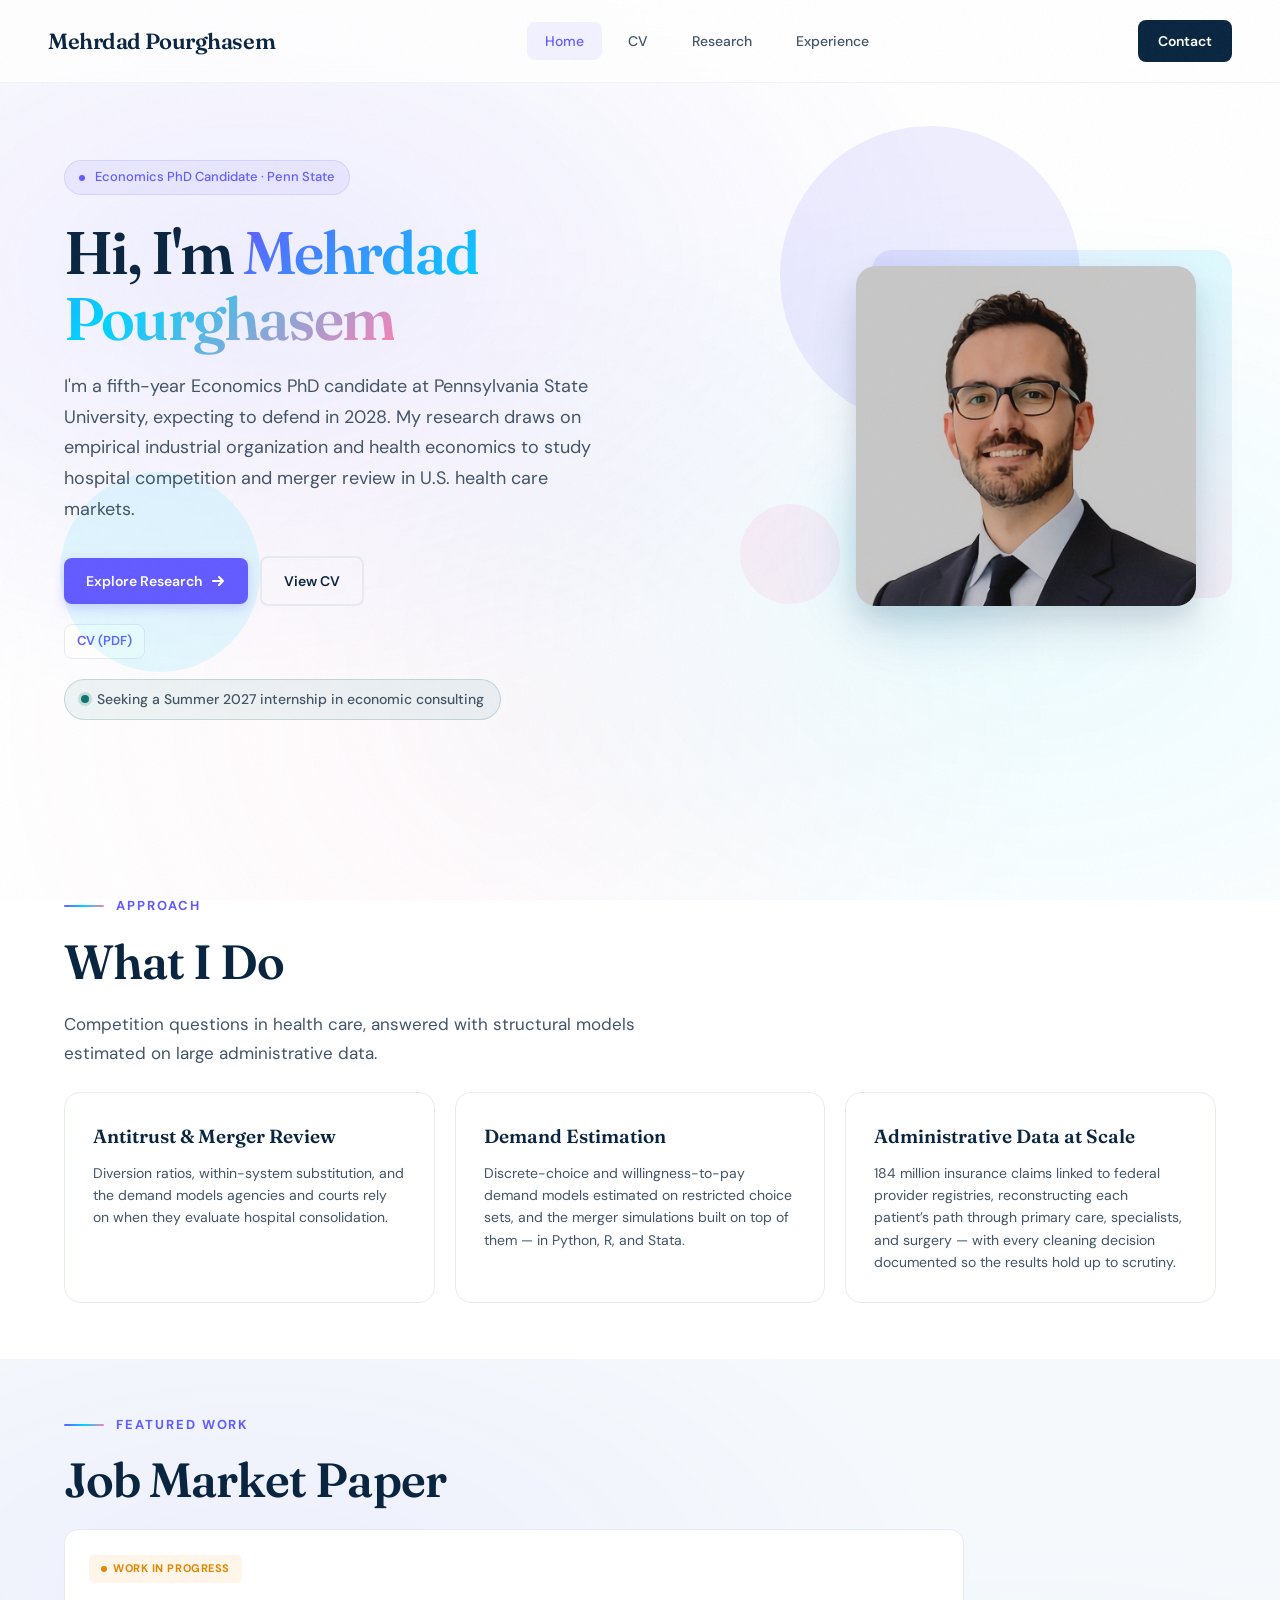
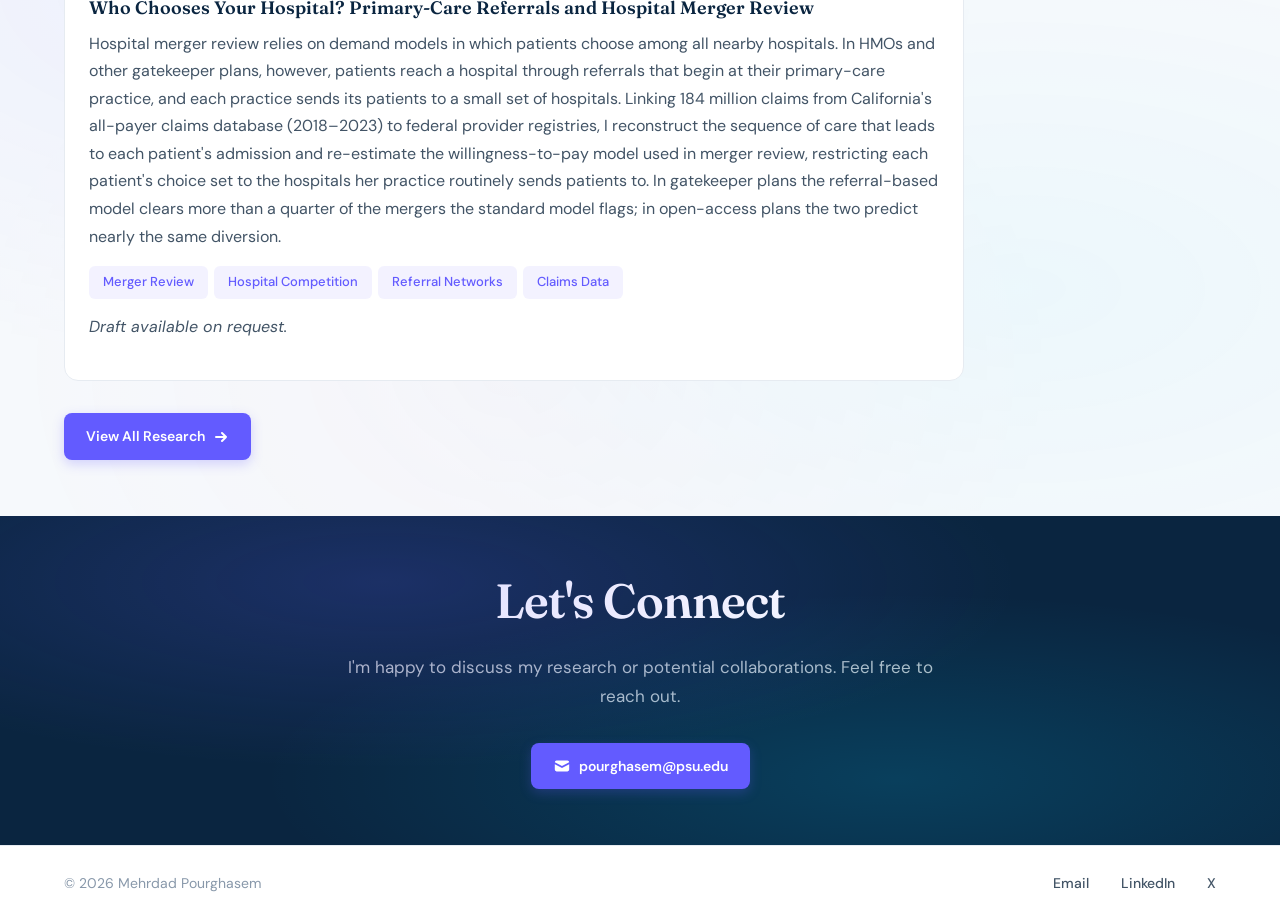
==== commit 065a52f3: "Correct the homepage claims to match the resume Two of the three "What I Do" cards described work th" ====
--- a/index.html
+++ b/index.html
@@ -56,7 +56,7 @@
                     Hi, I'm <span class="gradient-text">Mehrdad Pourghasem</span>
                 </h1>
                 <p class="hero-description">
-                    I'm a fifth-year Economics PhD candidate at Pennsylvania State University, expecting to defend in 2028. My research draws on empirical industrial organization and causal inference to study hospital competition and merger effects in U.S. health care markets.
+                    I'm a fifth-year Economics PhD candidate at Pennsylvania State University, expecting to defend in 2028. My research draws on empirical industrial organization and health economics to study hospital competition and merger review in U.S. health care markets.
                 </p>
                 <div class="hero-cta">
                     <a href="research.html" class="btn btn-primary">
@@ -96,11 +96,11 @@
             </div>
             <div class="research-card animate-on-scroll">
                 <h3>Demand Estimation</h3>
-                <p>Consideration-set and BLP random-coefficients demand, Nash-in-Nash bargaining, and merger simulation &mdash; built in Python, R, and Stata.</p>
+                <p>Discrete-choice and willingness-to-pay demand models estimated on restricted choice sets, and the merger simulations built on top of them &mdash; in Python, R, and Stata.</p>
             </div>
             <div class="research-card animate-on-scroll">
                 <h3>Administrative Data at Scale</h3>
-                <p>Claims and discharge records covering millions of patients: linkage, validation against independent sources, and cleaning decisions documented so results hold up to scrutiny.</p>
+                <p>184 million insurance claims linked to federal provider registries, reconstructing each patient&rsquo;s path through primary care, specialists, and surgery &mdash; with every cleaning decision documented so the results hold up to scrutiny.</p>
             </div>
         </div>
     </section>
--- a/styles.css
+++ b/styles.css
@@ -868,9 +868,9 @@
 }
 
 .paper-item p {
-    font-size: 14px;
-    color: var(--text-secondary);
-    line-height: 1.65;
+    font-size: 16px;
+    color: var(--text-secondary);
+    line-height: 1.72;
     margin-bottom: 16px;
 }
 
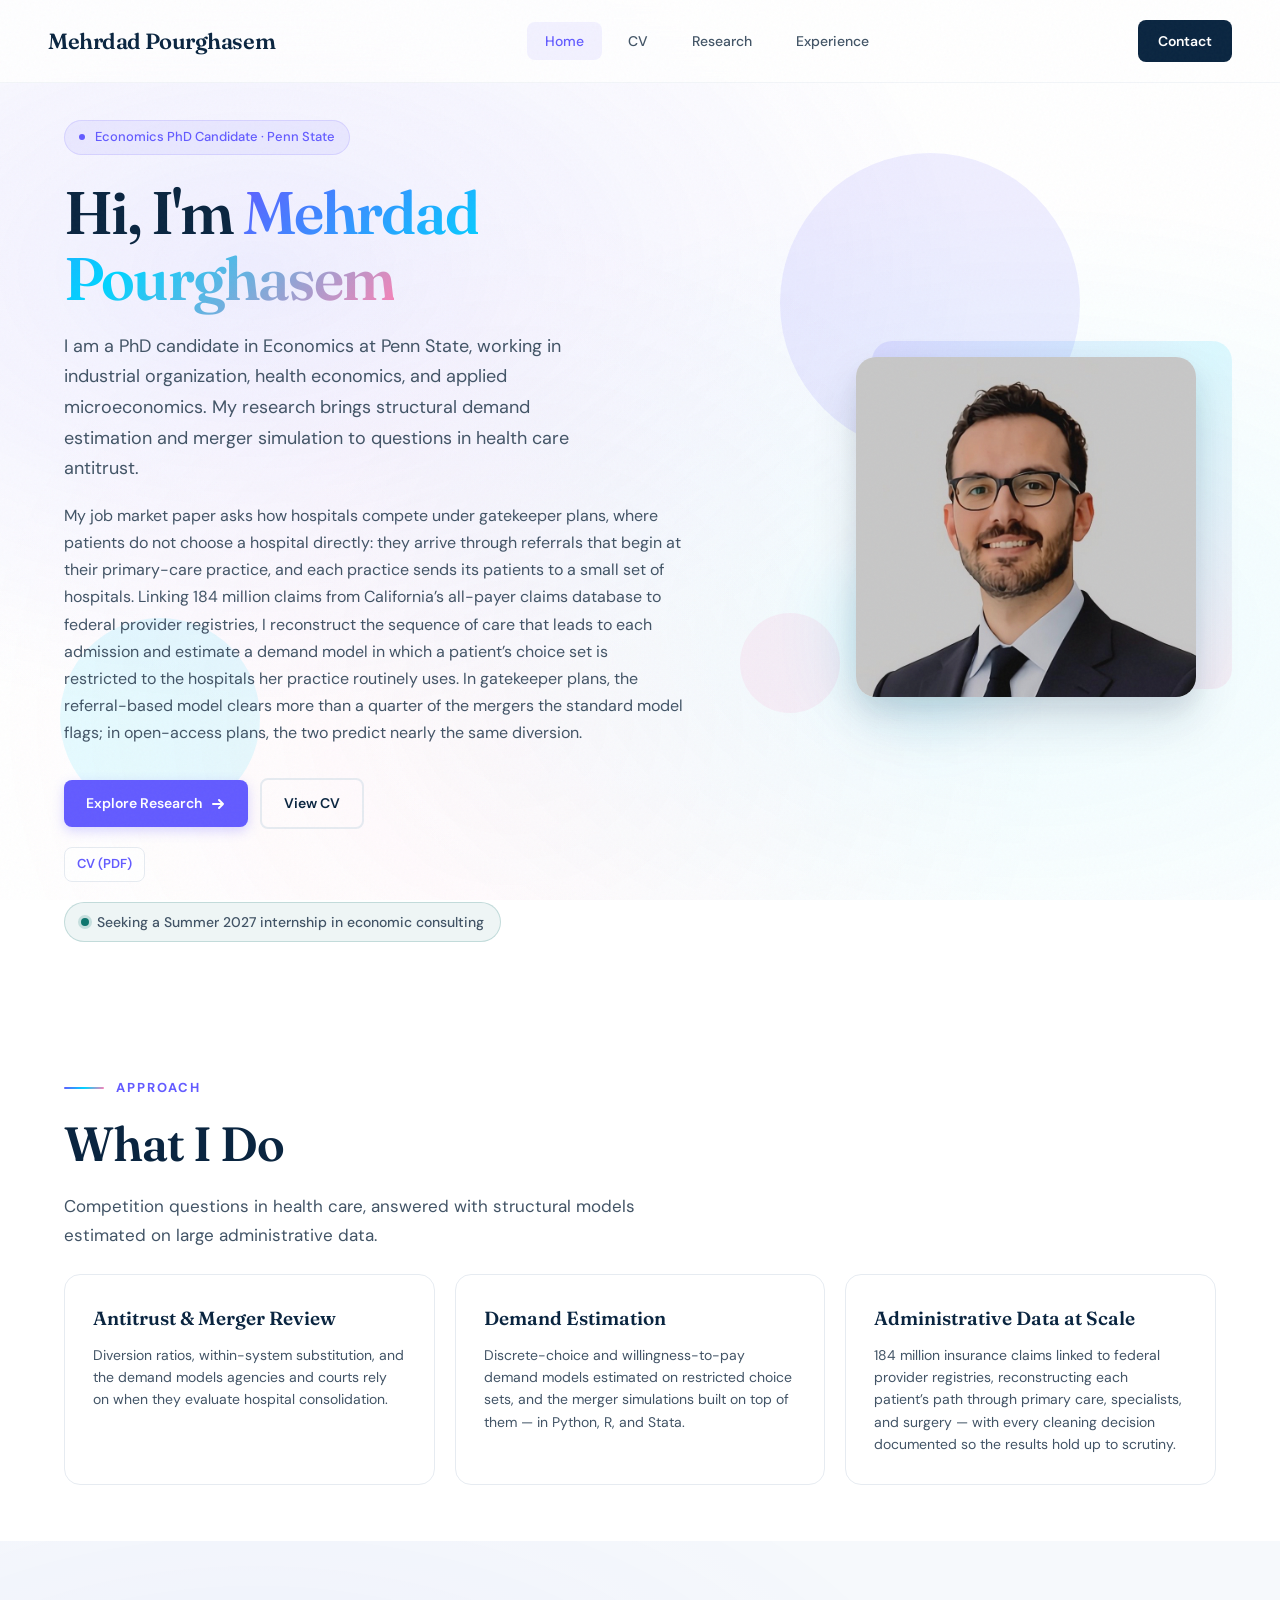
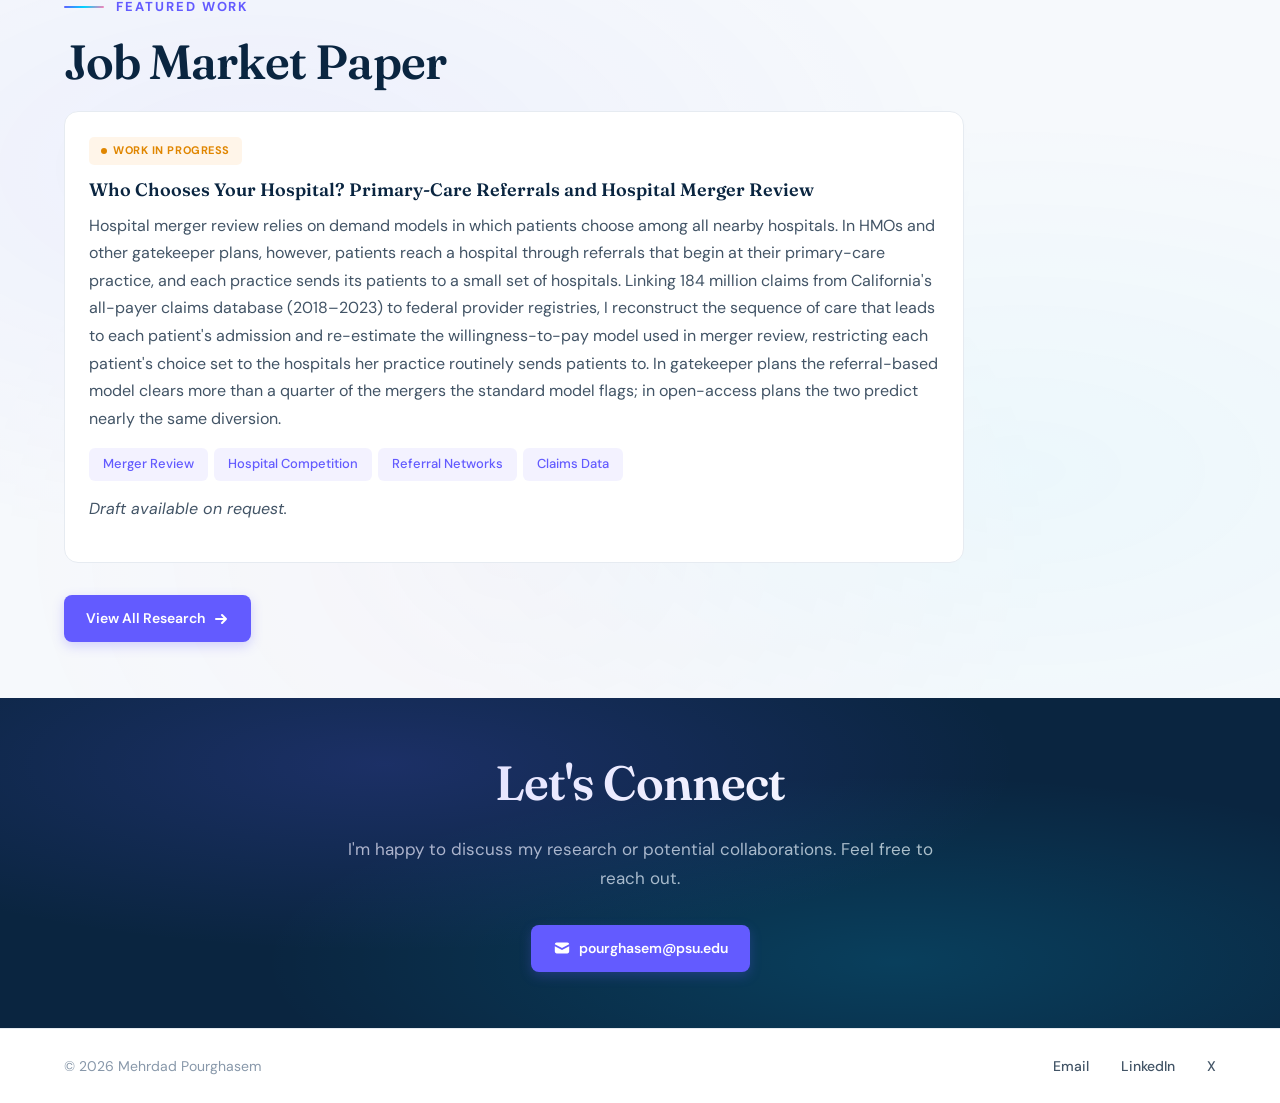
==== commit a00ba37f: "Replace the hero paragraph with the longer bio Two paragraphs now: fields and methods, then the job " ====
--- a/index.html
+++ b/index.html
@@ -56,7 +56,20 @@
                     Hi, I'm <span class="gradient-text">Mehrdad Pourghasem</span>
                 </h1>
                 <p class="hero-description">
-                    I'm a fifth-year Economics PhD candidate at Pennsylvania State University, expecting to defend in 2028. My research draws on empirical industrial organization and health economics to study hospital competition and merger review in U.S. health care markets.
+                    I am a PhD candidate in Economics at Penn State, working in industrial organization,
+                    health economics, and applied microeconomics. My research brings structural demand
+                    estimation and merger simulation to questions in health care antitrust.
+                </p>
+                <p class="hero-description hero-description-second">
+                    My job market paper asks how hospitals compete under gatekeeper plans, where patients
+                    do not choose a hospital directly: they arrive through referrals that begin at their
+                    primary-care practice, and each practice sends its patients to a small set of hospitals.
+                    Linking 184 million claims from California&rsquo;s all-payer claims database to federal
+                    provider registries, I reconstruct the sequence of care that leads to each admission and
+                    estimate a demand model in which a patient&rsquo;s choice set is restricted to the
+                    hospitals her practice routinely uses. In gatekeeper plans, the referral-based model
+                    clears more than a quarter of the mergers the standard model flags; in open-access
+                    plans, the two predict nearly the same diversion.
                 </p>
                 <div class="hero-cta">
                     <a href="research.html" class="btn btn-primary">
--- a/styles.css
+++ b/styles.css
@@ -329,6 +329,15 @@
     background-clip: text;
 }
 
+/* Second hero paragraph: the job market paper summary. Slightly smaller and
+   wider than the opening line, and it carries the gap to the buttons. */
+.hero-description.hero-description-second {
+    font-size: 16px;
+    max-width: 620px;
+    margin-top: -14px;
+    animation-delay: 0.3s;
+}
+
 .hero-description {
     font-size: 18px;
     line-height: 1.7;
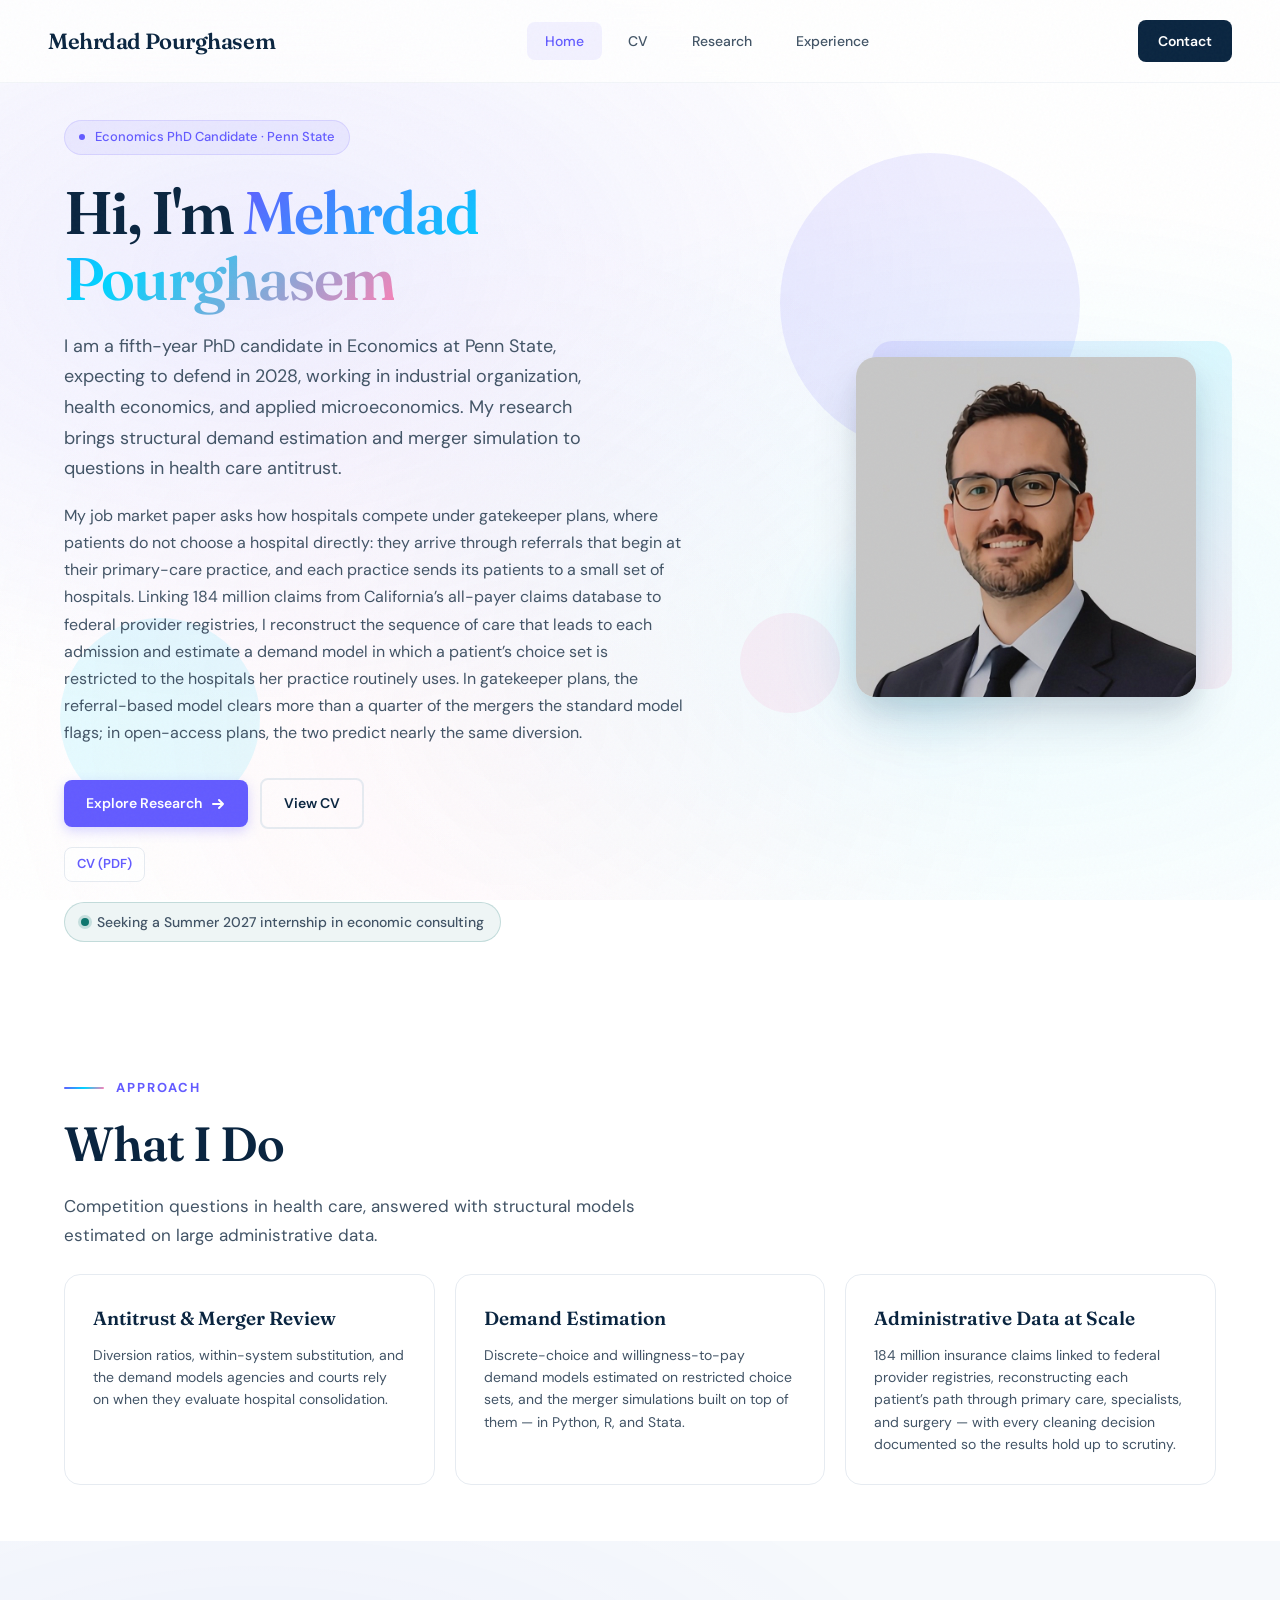
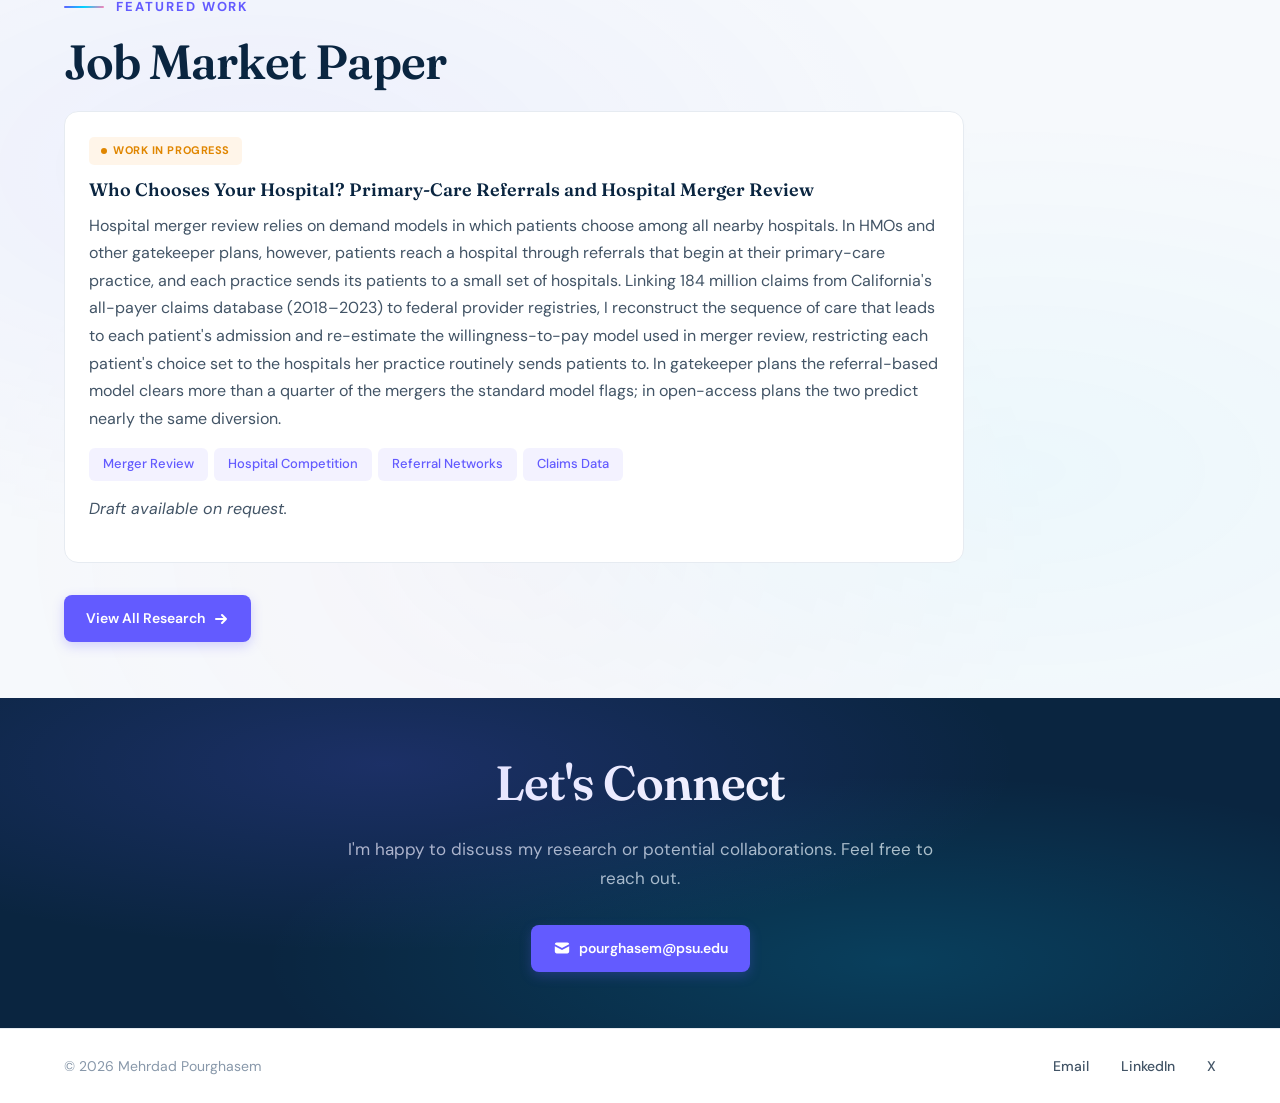
==== commit 0f49e80f: "Put the graduation year back in the hero All three target firms screen on it -- AG wants candidates " ====
--- a/index.html
+++ b/index.html
@@ -56,8 +56,8 @@
                     Hi, I'm <span class="gradient-text">Mehrdad Pourghasem</span>
                 </h1>
                 <p class="hero-description">
-                    I am a PhD candidate in Economics at Penn State, working in industrial organization,
-                    health economics, and applied microeconomics. My research brings structural demand
+                    I am a fifth-year PhD candidate in Economics at Penn State, expecting to defend in
+                    2028, working in industrial organization, health economics, and applied microeconomics. My research brings structural demand
                     estimation and merger simulation to questions in health care antitrust.
                 </p>
                 <p class="hero-description hero-description-second">
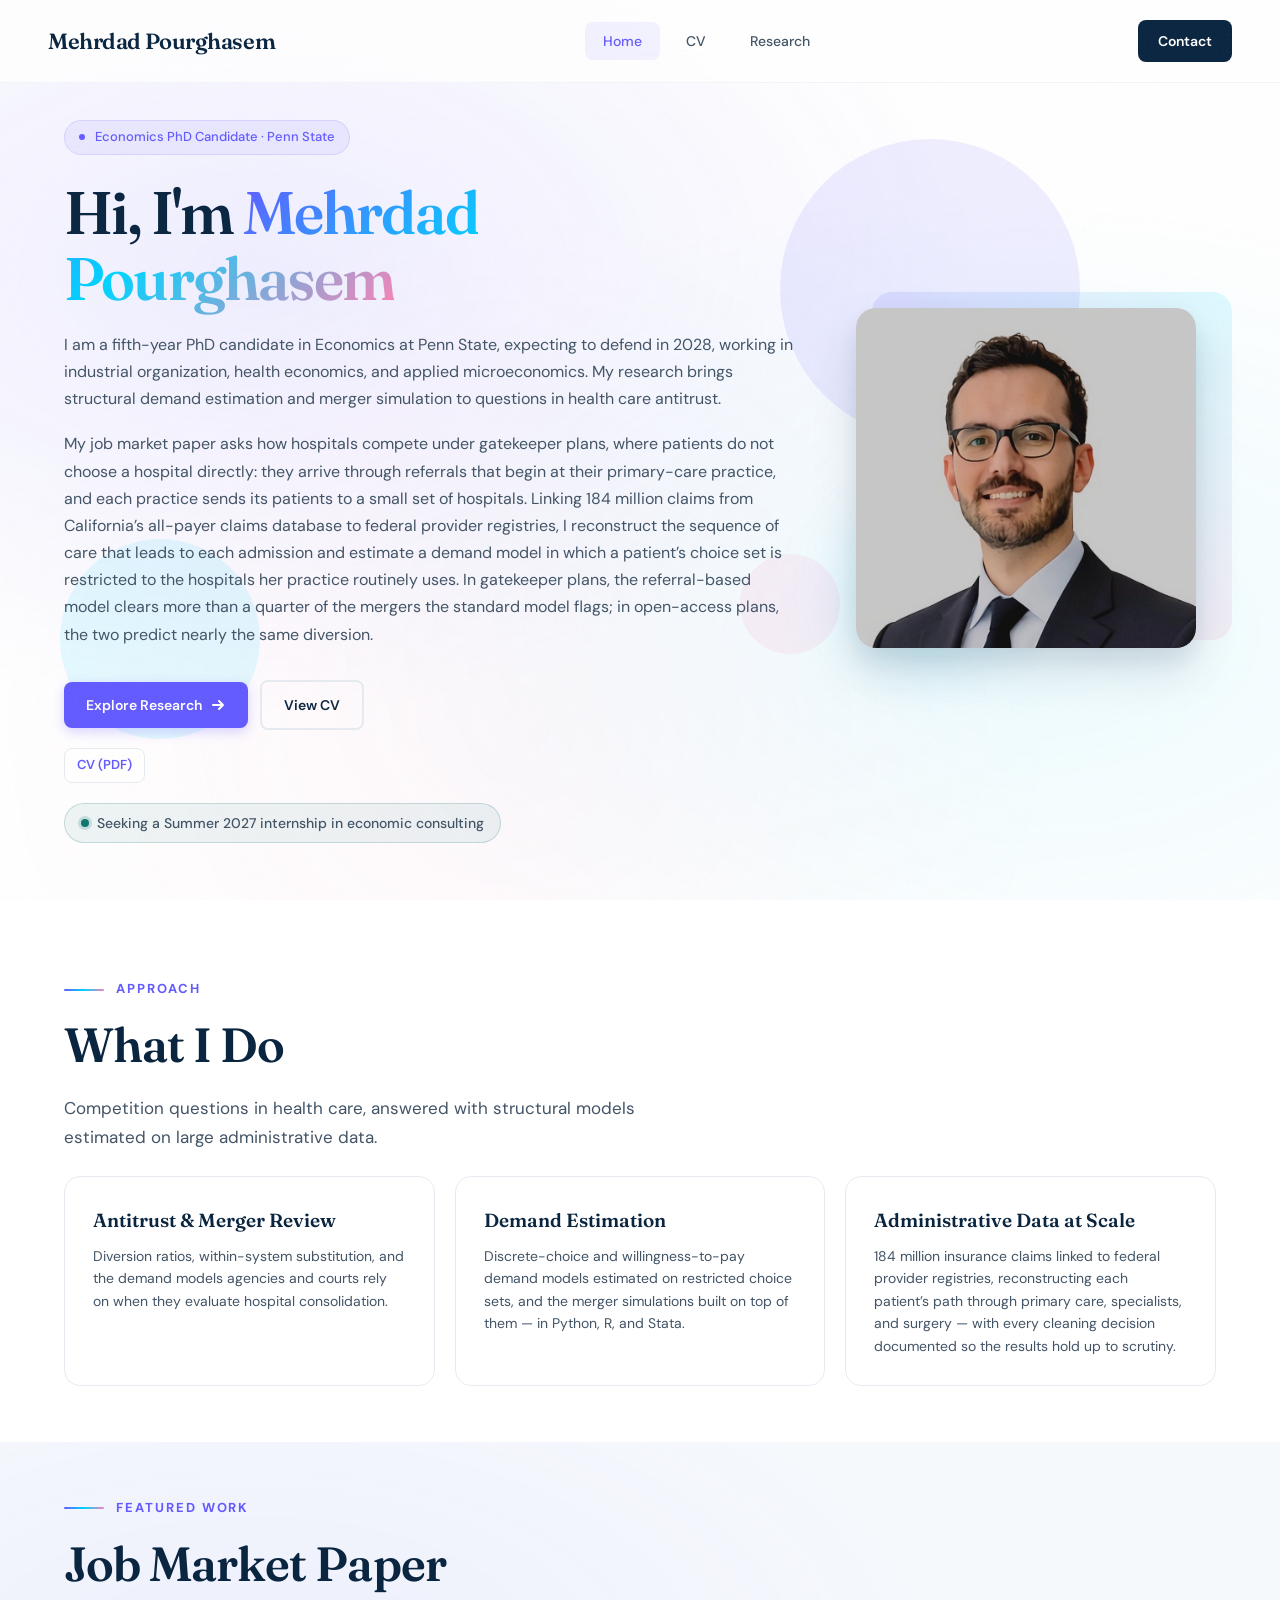
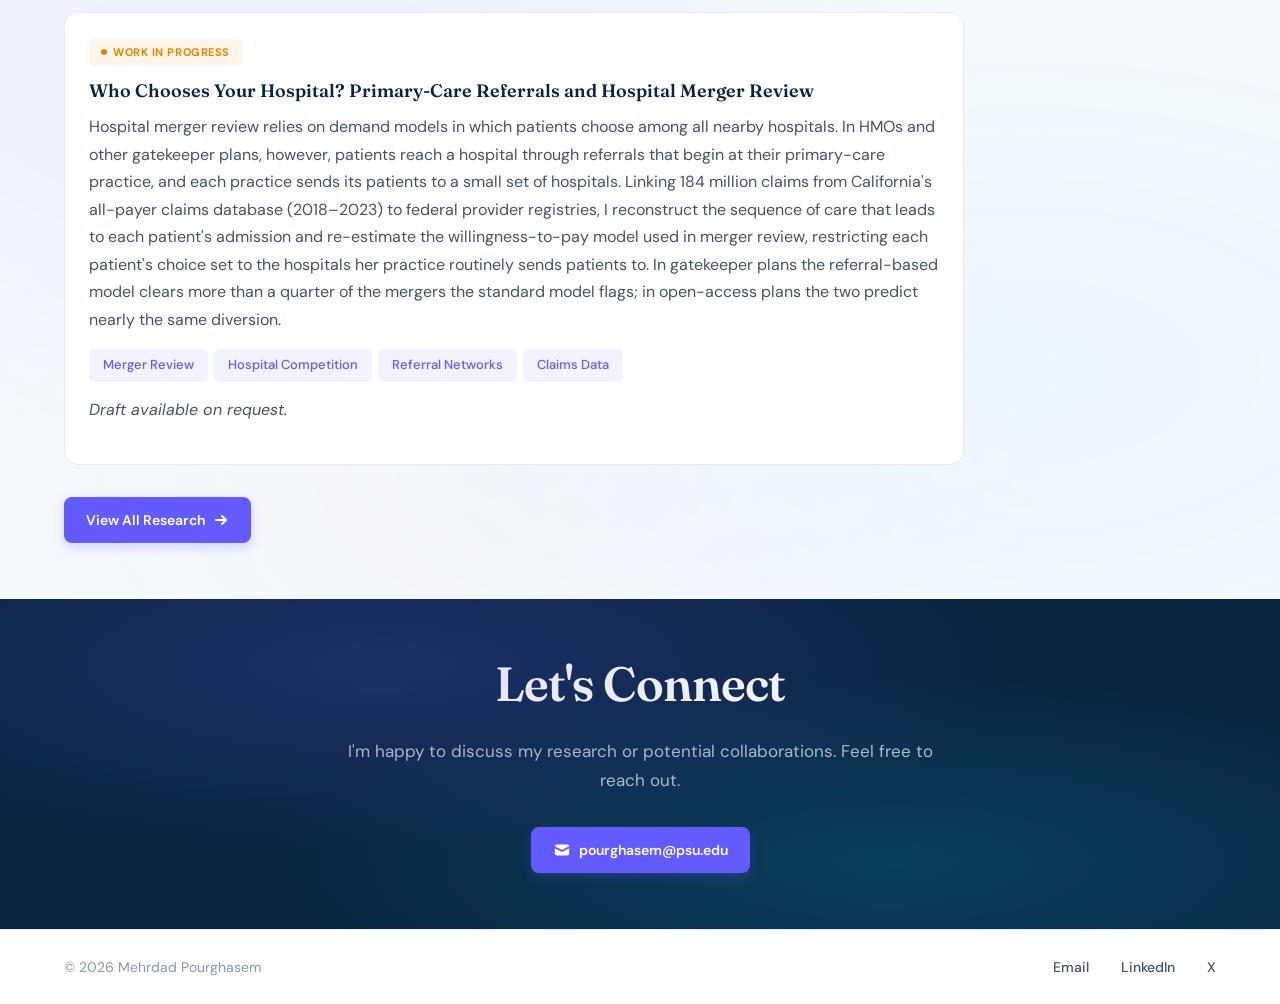
==== commit 7600ce05: "Cut the Experience page; the CV carries the record Every job and teaching entry on it already appear" ====
--- a/index.html
+++ b/index.html
@@ -28,7 +28,6 @@
             <li><a href="index.html" class="active">Home</a></li>
             <li><a href="cv.html">CV</a></li>
             <li><a href="research.html">Research</a></li>
-            <li><a href="experience.html">Experience</a></li>
         </ul>
         <a href="mailto:pourghasem@psu.edu" class="nav-cta">Contact</a>
         <button class="menu-toggle" type="button" onclick="toggleMenu()"
--- a/styles.css
+++ b/styles.css
@@ -277,7 +277,7 @@
 }
 
 .hero-content {
-    max-width: 650px;
+    max-width: 100%;
 }
 
 .hero-badge {
@@ -332,18 +332,17 @@
 /* Second hero paragraph: the job market paper summary. Slightly smaller and
    wider than the opening line, and it carries the gap to the buttons. */
 .hero-description.hero-description-second {
-    font-size: 16px;
-    max-width: 620px;
+    max-width: 820px;
     margin-top: -14px;
     animation-delay: 0.3s;
 }
 
 .hero-description {
-    font-size: 18px;
+    font-size: 16px;
     line-height: 1.7;
     color: var(--text-secondary);
     margin-bottom: 32px;
-    max-width: 540px;
+    max-width: 820px;
     animation: fadeInUp 0.8s var(--ease-out) 0.2s forwards;
     opacity: 0;
 }
@@ -1967,137 +1966,3 @@
 }
 
 
-/* ==========================================================================
-   Experience timeline (experience.html)
-   Moved out of that page's inline <style> block on 12 Nov 2026 so the
-   theme lives in one file.
-   ========================================================================== */
-
-.experience-timeline {
-    position: relative;
-    max-width: 900px;
-}
-
-.experience-timeline::before {
-    content: '';
-    position: absolute;
-    left: 0;
-    top: 0;
-    bottom: 0;
-    width: 3px;
-    background: linear-gradient(to bottom, var(--primary), var(--accent-cyan));
-    border-radius: 3px;
-}
-
-.experience-item {
-    position: relative;
-    padding-left: 48px;
-    padding-bottom: 28px;
-}
-
-.experience-item:last-child {
-    padding-bottom: 0;
-}
-
-.experience-item::before {
-    content: '';
-    position: absolute;
-    left: -6px;
-    top: 8px;
-    width: 15px;
-    height: 15px;
-    background: var(--primary);
-    border: 4px solid white;
-    border-radius: 50%;
-    box-shadow: 0 0 0 3px rgba(99, 91, 255, 0.2);
-    z-index: 1;
-}
-
-.experience-card {
-    background: white;
-    border: 1px solid var(--border);
-    border-radius: 20px;
-    padding: 32px;
-    transition: all 0.4s var(--ease-out);
-}
-
-.experience-card:hover {
-    transform: translateX(12px);
-    border-color: var(--primary);
-    box-shadow: 0 16px 48px rgba(99, 91, 255, 0.1);
-}
-
-.experience-header {
-    display: flex;
-    justify-content: space-between;
-    align-items: flex-start;
-    margin-bottom: 16px;
-    flex-wrap: wrap;
-    gap: 12px;
-}
-
-.experience-role h3 {
-    font-family: var(--font-display);
-    font-size: 20px;
-    font-weight: 600;
-    color: var(--text-primary);
-    margin-bottom: 4px;
-}
-
-.experience-role .company {
-    font-size: 15px;
-    font-weight: 500;
-    color: var(--primary);
-}
-
-.experience-date {
-    font-size: 13px;
-    font-weight: 600;
-    color: var(--text-muted);
-    background: var(--bg-light);
-    padding: 8px 16px;
-    border-radius: 8px;
-    white-space: nowrap;
-}
-
-.experience-location {
-    font-size: 14px;
-    color: var(--text-secondary);
-    margin-bottom: 16px;
-    display: flex;
-    align-items: center;
-    gap: 6px;
-}
-
-.experience-description {
-    font-size: 14px;
-    color: var(--text-secondary);
-    line-height: 1.7;
-    margin-left: 18px;
-}
-
-.experience-description li {
-    margin-bottom: 10px;
-}
-
-.experience-description li:last-child {
-    margin-bottom: 0;
-}
-
-@media (max-width: 768px) {
-    .experience-timeline::before {
-        display: none;
-    }
-
-    .experience-item {
-        padding-left: 0;
-    }
-
-    .experience-item::before {
-        display: none;
-    }
-
-    .experience-header {
-        flex-direction: column;
-    }
-}
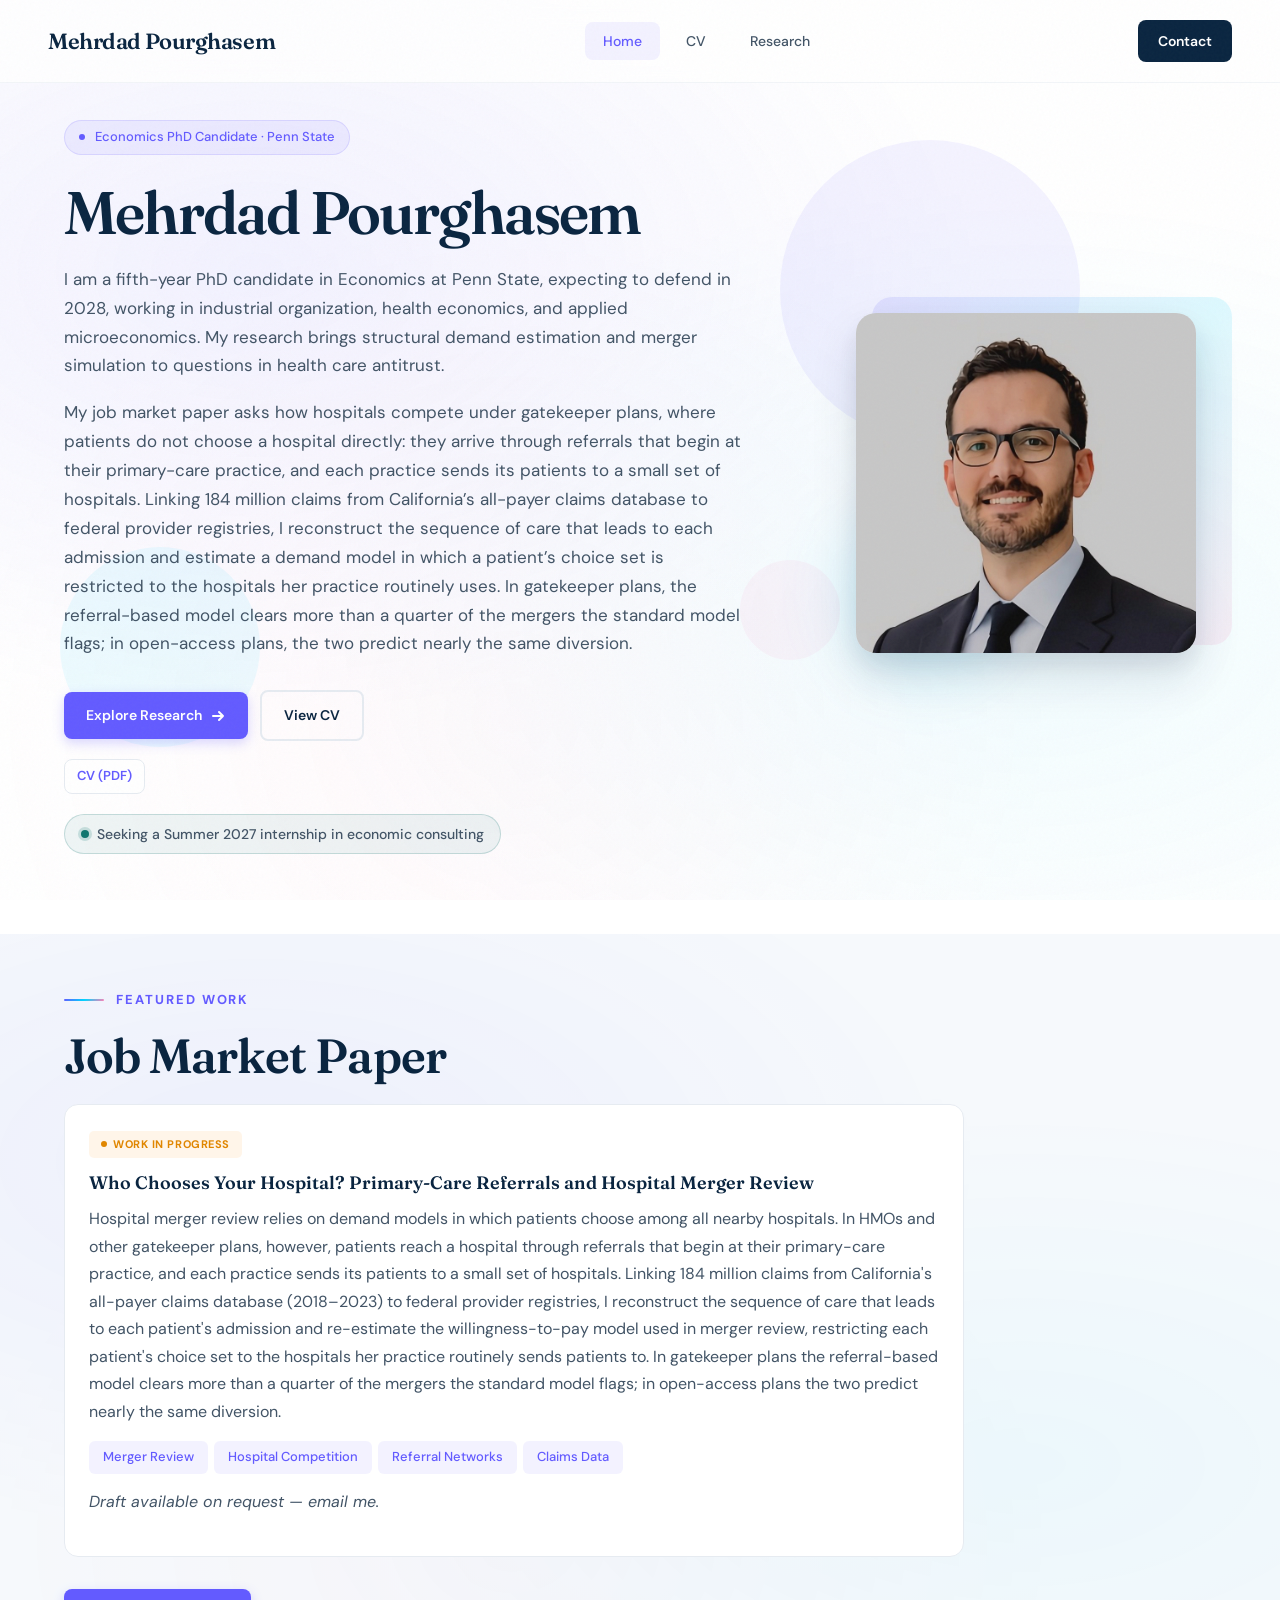
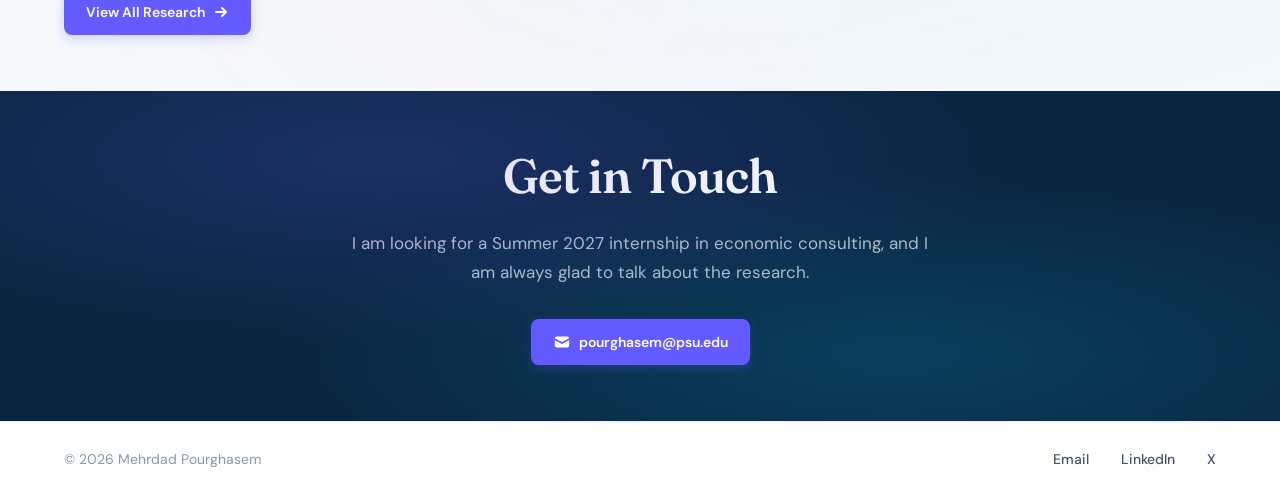
==== commit b7f6c52a: "Make the hero readable and tighten the homepage copy Readability: contrast was already 7.8:1, so col" ====
--- a/index.html
+++ b/index.html
@@ -5,7 +5,7 @@
     <meta name="viewport" content="width=device-width, initial-scale=1.0">
     <title>Mehrdad Pourghasem | Economics PhD Candidate</title>
     <link rel="stylesheet" href="styles.css">
-    <meta name="description" content="Fifth-year Economics PhD candidate at Penn State studying competition and market structure in U.S. health care markets.">
+    <meta name="description" content="Mehrdad Pourghasem, fifth-year Economics PhD candidate at Penn State. Job market paper on primary-care referrals and hospital merger review, using 184 million California claims.">
     <link rel="canonical" href="https://mehrdadpourghasem.github.io/">
     <meta property="og:type" content="website">
     <meta property="og:title" content="Mehrdad Pourghasem | Economics PhD Candidate">
@@ -51,9 +51,7 @@
                 <div class="hero-badge">
                     Economics PhD Candidate · Penn State
                 </div>
-                <h1>
-                    Hi, I'm <span class="gradient-text">Mehrdad Pourghasem</span>
-                </h1>
+                <h1>Mehrdad Pourghasem</h1>
                 <p class="hero-description">
                     I am a fifth-year PhD candidate in Economics at Penn State, expecting to defend in
                     2028, working in industrial organization, health economics, and applied microeconomics. My research brings structural demand
@@ -92,31 +90,6 @@
         </div>
     </section>
 
-    <!-- Research Overview -->
-    <section>
-        <div class="section-label">Approach</div>
-        <h2>What I Do</h2>
-        <p class="section-description">
-            Competition questions in health care, answered with structural models estimated on
-            large administrative data.
-        </p>
-
-        <div class="research-grid">
-            <div class="research-card animate-on-scroll">
-                <h3>Antitrust &amp; Merger Review</h3>
-                <p>Diversion ratios, within-system substitution, and the demand models agencies and courts rely on when they evaluate hospital consolidation.</p>
-            </div>
-            <div class="research-card animate-on-scroll">
-                <h3>Demand Estimation</h3>
-                <p>Discrete-choice and willingness-to-pay demand models estimated on restricted choice sets, and the merger simulations built on top of them &mdash; in Python, R, and Stata.</p>
-            </div>
-            <div class="research-card animate-on-scroll">
-                <h3>Administrative Data at Scale</h3>
-                <p>184 million insurance claims linked to federal provider registries, reconstructing each patient&rsquo;s path through primary care, specialists, and surgery &mdash; with every cleaning decision documented so the results hold up to scrutiny.</p>
-            </div>
-        </div>
-    </section>
-
     <!-- Featured Research -->
     <section class="full-width">
         <div class="section-inner">
@@ -143,7 +116,7 @@
                     <span class="tag">Referral Networks</span>
                     <span class="tag">Claims Data</span>
                 </div>
-                <p class="paper-note">Draft available on request.</p>
+                <p class="paper-note">Draft available on request &mdash; <a href="mailto:pourghasem@psu.edu?subject=Job%20market%20paper%20draft">email me</a>.</p>
             </div>
             
             <div style="margin-top: 32px;">
@@ -160,9 +133,9 @@
     <!-- Contact Section -->
     <section class="section-dark">
         <div class="section-inner" style="text-align: center; max-width: 800px; margin: 0 auto;">
-            <h2 style="margin-bottom: 24px;">Let's Connect</h2>
+            <h2 style="margin-bottom: 24px;">Get in Touch</h2>
             <p class="section-description" style="margin: 0 auto 32px; max-width: 600px;">
-                I'm happy to discuss my research or potential collaborations. Feel free to reach out.
+                I am looking for a Summer 2027 internship in economic consulting, and I am always glad to talk about the research.
             </p>
             <div style="display: flex; gap: 12px; justify-content: center; flex-wrap: wrap;">
                 <a href="mailto:pourghasem@psu.edu" class="btn btn-primary">
--- a/styles.css
+++ b/styles.css
@@ -99,8 +99,7 @@
     pointer-events: none;
     z-index: -1;
     background: var(--gradient-mesh);
-    opacity: 0.7;
-    animation: gradientShift 20s ease-in-out infinite;
+    opacity: 0.55;
 }
 
 @keyframes gradientShift {
@@ -332,17 +331,17 @@
 /* Second hero paragraph: the job market paper summary. Slightly smaller and
    wider than the opening line, and it carries the gap to the buttons. */
 .hero-description.hero-description-second {
-    max-width: 820px;
+    max-width: 680px;
     margin-top: -14px;
     animation-delay: 0.3s;
 }
 
 .hero-description {
-    font-size: 16px;
+    font-size: 17px;
     line-height: 1.7;
     color: var(--text-secondary);
     margin-bottom: 32px;
-    max-width: 820px;
+    max-width: 680px;
     animation: fadeInUp 0.8s var(--ease-out) 0.2s forwards;
     opacity: 0;
 }
@@ -430,7 +429,7 @@
 .floating-shapes .shape {
     position: absolute;
     border-radius: 50%;
-    opacity: 0.1;
+    opacity: 0.07;
 }
 
 .floating-shapes .shape-1 {
@@ -439,7 +438,6 @@
     width: 300px;
     height: 300px;
     background: var(--primary);
-    animation: float 8s ease-in-out infinite;
 }
 
 .floating-shapes .shape-2 {
@@ -448,7 +446,6 @@
     width: 200px;
     height: 200px;
     background: var(--accent-cyan);
-    animation: float 10s ease-in-out infinite reverse;
 }
 
 .floating-shapes .shape-3 {
@@ -457,7 +454,6 @@
     width: 100px;
     height: 100px;
     background: var(--accent-pink);
-    animation: float 6s ease-in-out infinite;
 }
 
 @keyframes float {
@@ -1966,3 +1962,16 @@
 }
 
 
+
+
+/* Readers who ask for less motion get none of the decorative kind. */
+@media (prefers-reduced-motion: reduce) {
+    *,
+    *::before,
+    *::after {
+        animation-duration: 0.01ms !important;
+        animation-iteration-count: 1 !important;
+        transition-duration: 0.01ms !important;
+        scroll-behavior: auto !important;
+    }
+}
